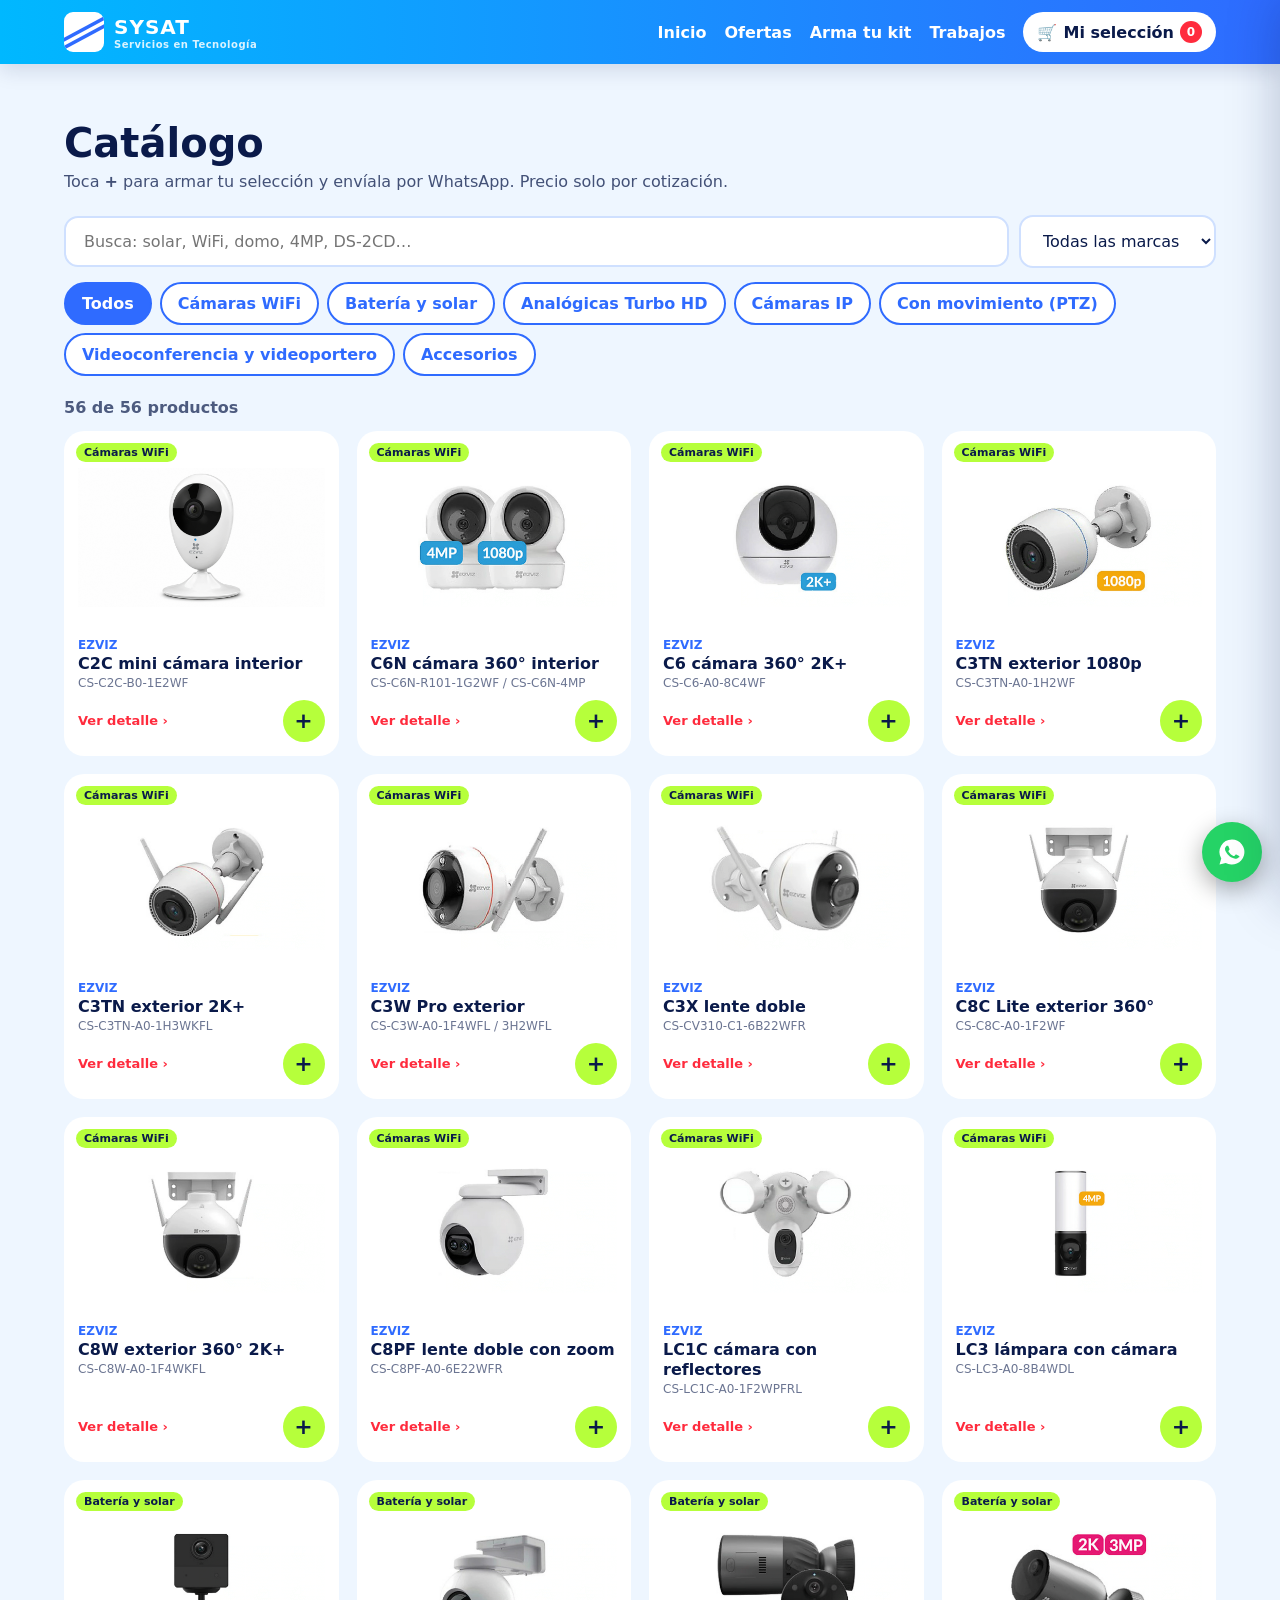
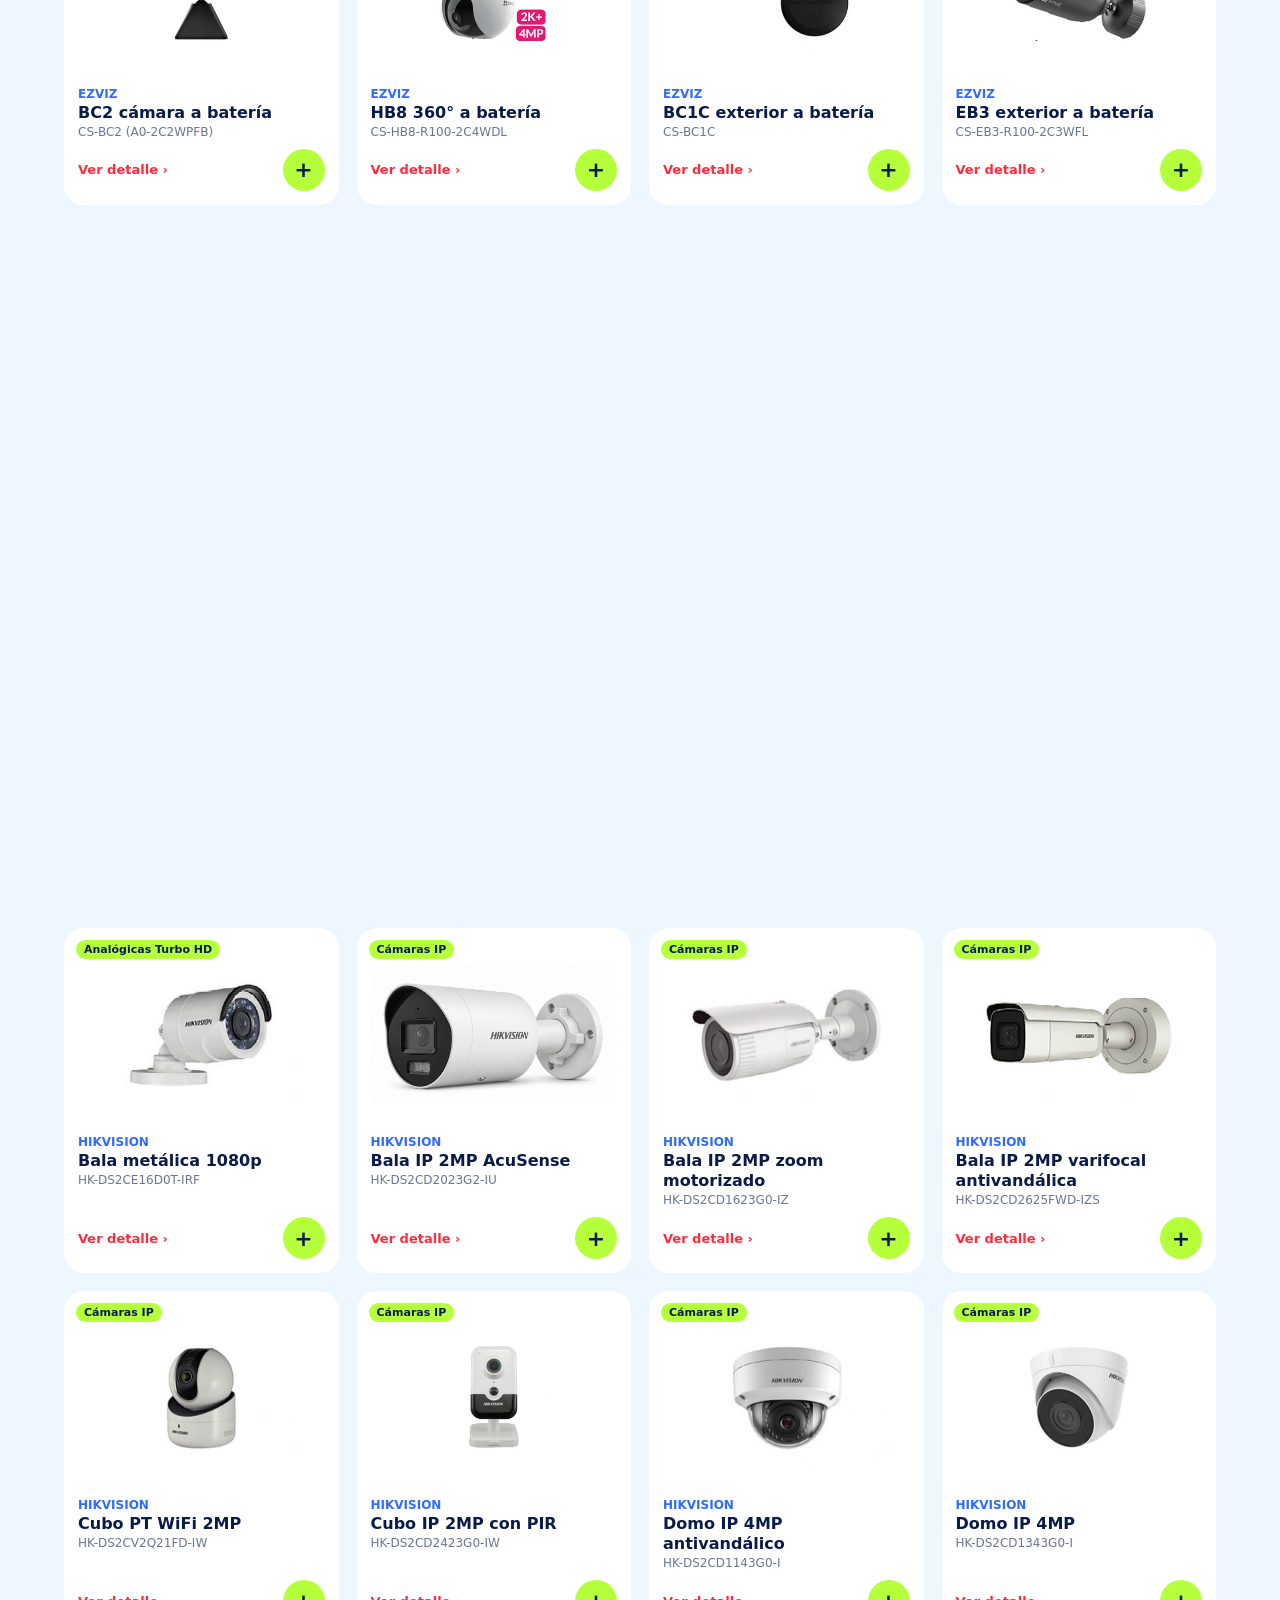
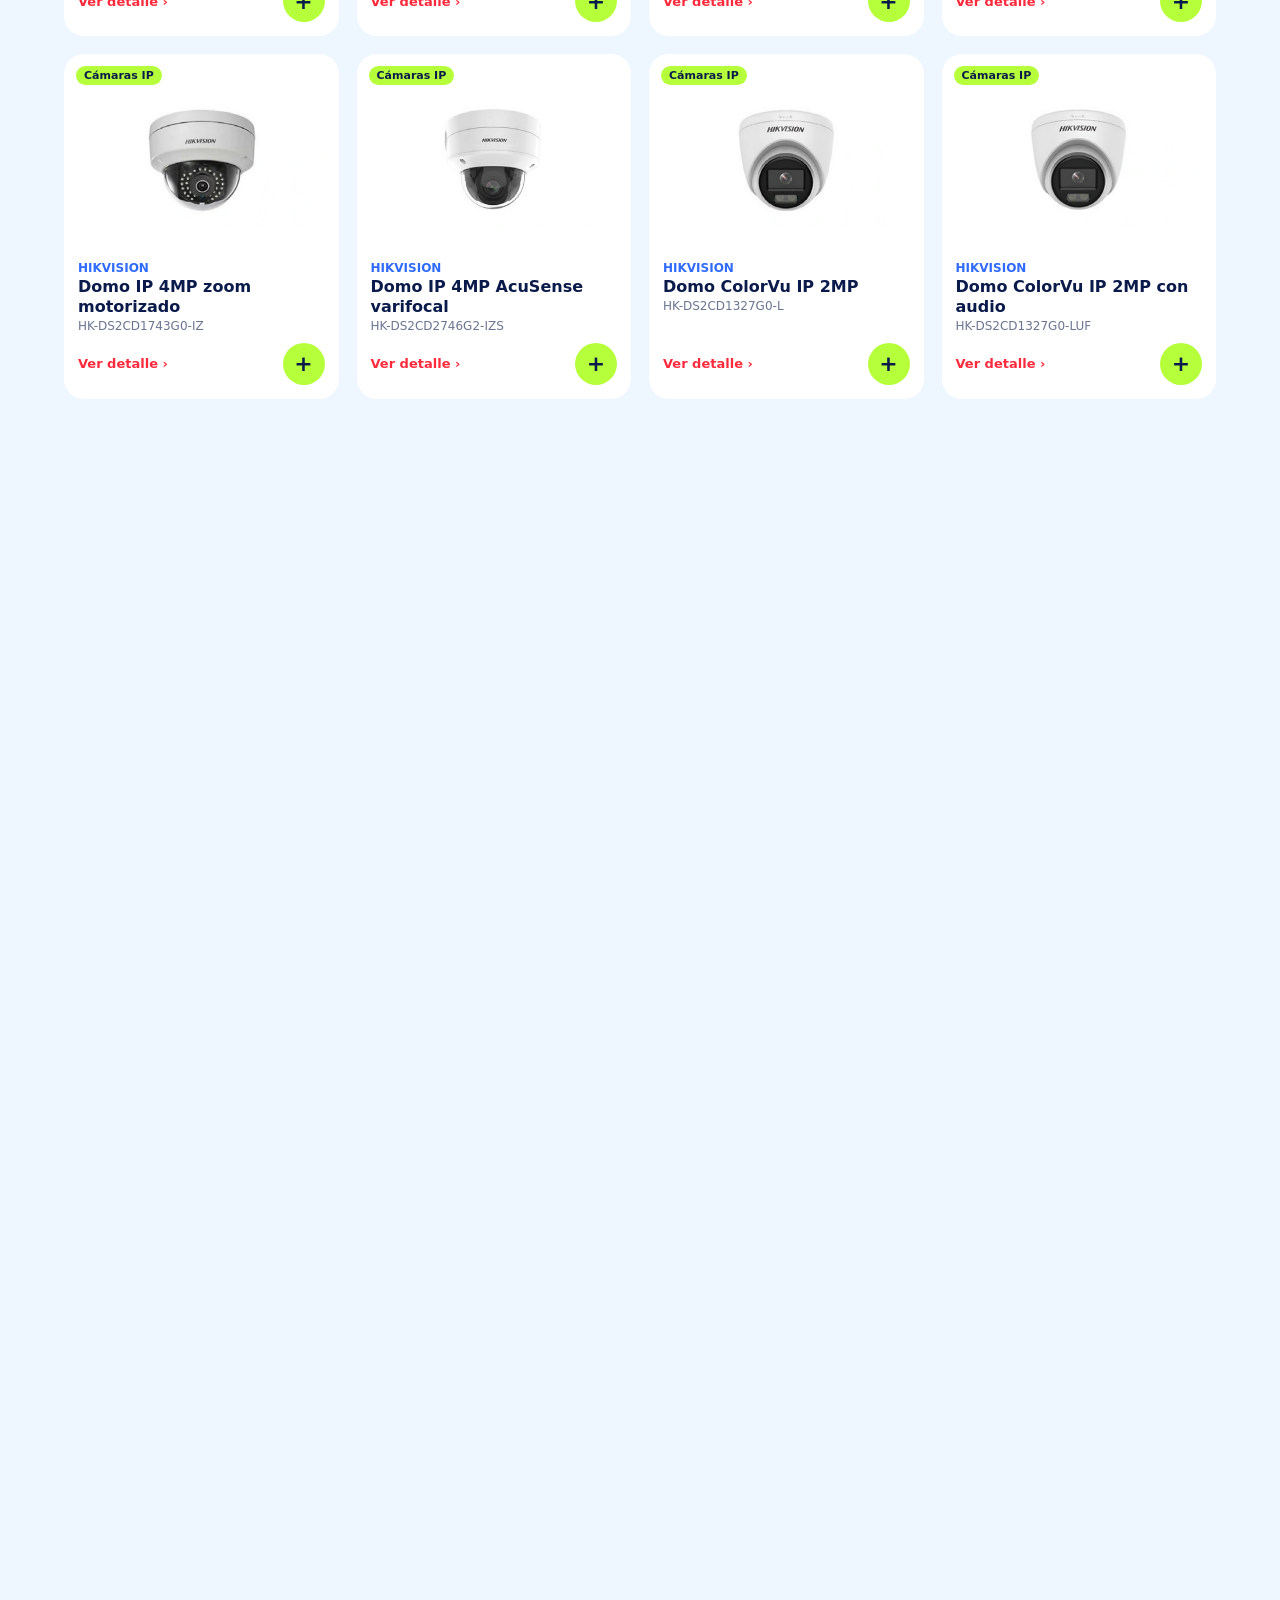
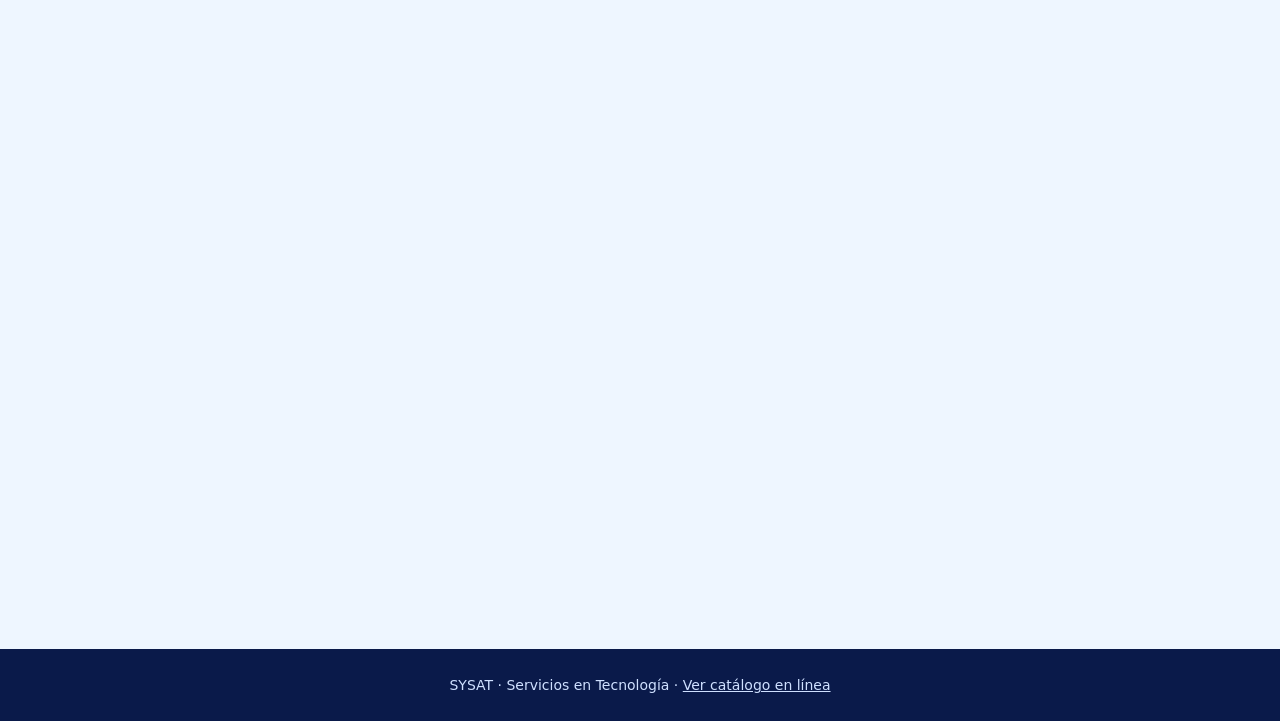
==== catalogo.html @ 0b94a072 "Página SYSAT: plataforma 3D, kits y ofertas, arma tu kit, catálogo y carrito por WhatsApp" ====
<!DOCTYPE html>
<html lang="es">
<head>
<meta charset="UTF-8">
<meta name="viewport" content="width=device-width, initial-scale=1">
<title>Catálogo SYSAT · Cámaras y equipos</title>
<meta name="description" content="Catálogo SYSAT: 56 cámaras y equipos Hikvision, EZVIZ y Grandstream. Busca, elige y cotiza por WhatsApp.">
<link rel="stylesheet" href="codigo/estilos.css">
</head>
<body>

<nav class="nav">
  <a class="marca" href="index.html"><span class="logo"></span><span>SYSAT<small>Servicios en Tecnología</small></span></a>
  <div class="enlaces">
    <a href="index.html">Inicio</a><a href="index.html#ofertas">Ofertas</a><a href="index.html#kit">Arma tu kit</a><a href="index.html#trabajos">Trabajos</a>
    <button class="btn-carrito" aria-label="Ver mi selección">🛒 <span class="txt">Mi selección</span> <span class="num">0</span></button>
  </div>
</nav>

<main class="seccion">
  <h2>Catálogo</h2>
  <p class="sub">Toca <b>+</b> para armar tu selección y envíala por WhatsApp. Precio solo por cotización.</p>
  <div class="buscar">
    <input id="q" type="search" placeholder="Busca: solar, WiFi, domo, 4MP, DS-2CD…" aria-label="Buscar producto">
    <select id="marca" aria-label="Marca"><option value="">Todas las marcas</option></select>
  </div>
  <div class="filtros" id="filtros"></div>
  <div class="conteo" id="conteo"></div>
  <div class="rejilla" id="rejilla"></div>
</main>
<footer>SYSAT · Servicios en Tecnología · <a href="https://online.flipbuilder.com/SYSAT/ymnz/" target="_blank" rel="noopener">Ver catálogo en línea</a></footer>

<script src="codigo/datos.js"></script>
<script src="codigo/comun.js"></script>
<script src="codigo/catalogo.js"></script>
</body>
</html>
---- codigo/estilos.css ----
*{box-sizing:border-box;margin:0;padding:0}
:root{--cel:#00d4ff;--azul:#2f6bff;--marino:#0a1a4a;--rojo:#ff2b3d;--lima:#b6ff3b;--fondo:#eef6ff}
html{scroll-behavior:smooth}
body{font-family:"Segoe UI",system-ui,-apple-system,sans-serif;color:var(--marino);background:var(--fondo);overflow-x:hidden}
img{max-width:100%;display:block}
button{font:inherit;cursor:pointer;border:0;color:inherit}
a{color:inherit}

/* ---------- barra superior ---------- */
.nav{position:sticky;top:0;z-index:50;display:flex;justify-content:space-between;align-items:center;gap:12px;padding:12px 5vw;color:#fff;background:linear-gradient(90deg,#00b8ff,#2f6bff);box-shadow:0 6px 20px #0a1a4a22}
.nav .marca{display:flex;align-items:center;gap:10px;font-weight:900;letter-spacing:1px;font-size:20px;text-decoration:none}
.nav .marca small{display:block;font-size:10px;font-weight:600;letter-spacing:.5px;opacity:.85}
.logo{width:40px;height:40px;border-radius:9px;background:#fff;position:relative;overflow:hidden;flex:none}
.logo::before,.logo::after{content:"";position:absolute;left:-6px;right:-6px;height:4px;background:var(--azul);transform:skewY(-28deg)}
.logo::before{top:15px}.logo::after{top:23px}
.nav .enlaces{display:flex;align-items:center;gap:18px}
.nav .enlaces a{text-decoration:none;font-weight:600}
.nav .enlaces a:hover{text-decoration:underline}
.btn-carrito{position:relative;display:flex;align-items:center;gap:6px;background:#fff;color:var(--marino);padding:9px 14px;border-radius:30px;font-weight:800}
.btn-carrito .num{min-width:22px;height:22px;border-radius:11px;background:var(--rojo);color:#fff;display:grid;place-items:center;font-size:12px;padding:0 6px}
.btn-carrito.salta{animation:salta .5s}
@keyframes salta{30%{transform:scale(1.2)}60%{transform:scale(.95)}}

.cotizar{background:var(--rojo);color:#fff;padding:14px 26px;border-radius:40px;font-weight:800;box-shadow:0 10px 24px #ff2b3d55;display:inline-block;text-decoration:none;transition:transform .15s}
.cotizar:hover{transform:translateY(-2px)}
.btn-borde{padding:12px 20px;border-radius:40px;border:2px solid var(--azul);color:var(--azul);font-weight:800;background:#fff;text-decoration:none;display:inline-block}
.btn-agregar{background:var(--lima);color:var(--marino);padding:12px 20px;border-radius:40px;font-weight:800}
.btn-agregar.hecho{background:#25d366;color:#fff}

/* ---------- inicio: banner ---------- */
.hero{position:relative;color:#fff;overflow:hidden;background:linear-gradient(160deg,#00d4ff 0%,#2f6bff 55%,#1631b8 100%)}
.hero::before{content:"";position:absolute;inset:0;background:radial-gradient(circle at 85% 15%,#b6ff3b33,transparent 35%),radial-gradient(circle at 10% 90%,#00e5ff44,transparent 40%);pointer-events:none}
.hero .fila{position:relative;display:grid;grid-template-columns:.85fr 1.15fr;align-items:center;gap:10px;padding:20px 3vw 80px 5vw;min-height:calc(100vh - 64px)}
.hero h1{font-size:clamp(36px,5vw,72px);line-height:1;font-weight:900}
.hero h1 span{display:inline-block;opacity:0;transform:translateY(60px) rotateX(-90deg);animation:sube .8s forwards}
@keyframes sube{to{opacity:1;transform:none}}
.hero .lema{margin:16px 0 24px;font-size:18px;max-width:500px;opacity:0;animation:aparecer 1s 1s forwards}
.hero .acciones{display:flex;gap:10px;flex-wrap:wrap;opacity:0;animation:aparecer 1s 1.2s forwards}
.hero .acciones .btn-borde{background:transparent;color:#fff;border-color:#fff}
.chips{display:flex;gap:8px;flex-wrap:wrap;margin-top:22px;opacity:0;animation:aparecer 1s 1.5s forwards}
.chips span{padding:6px 12px;border-radius:20px;background:#ffffff22;border:1px solid #ffffff55;font-size:13px;font-weight:600}
@keyframes aparecer{to{opacity:1}}

.lienzo{position:relative;height:min(620px,76vh);border-radius:28px;overflow:hidden;touch-action:pan-y}
.lienzo canvas{display:block;width:100%;height:100%}
.lienzo.noche{background:#021407}
.lienzo.noche canvas{filter:grayscale(1) sepia(1) hue-rotate(55deg) saturate(2.4) brightness(.9) contrast(1.2)}
.lienzo .aviso3d{position:absolute;inset:0;display:grid;place-items:center;text-align:center;padding:20px;font-weight:700}
.globo{position:absolute;left:50%;top:12px;transform:translateX(-50%);max-width:94%;overflow:hidden;text-overflow:ellipsis;background:#fff;color:var(--marino);padding:8px 14px;border-radius:14px;font-weight:800;font-size:14px;box-shadow:0 10px 20px #0003;white-space:nowrap;z-index:3}
.etq{position:absolute;z-index:2;transform:translate(-50%,0);background:#0a1a4acc;color:#fff;padding:4px 10px;border-radius:10px;font-size:12px;font-weight:800;pointer-events:none;white-space:nowrap}
.etq.sel{background:var(--lima);color:var(--marino)}
.controles{position:absolute;left:12px;bottom:12px;z-index:3;display:flex;gap:6px;flex-wrap:wrap}
.controles button{padding:9px 13px;border-radius:12px;background:#ffffffe6;color:var(--marino);font-weight:800;font-size:13px}
.controles button.on{background:var(--lima)}
.ficha3d{position:absolute;right:12px;top:56px;z-index:4;width:250px;background:#fff;color:var(--marino);border-radius:18px;padding:14px;box-shadow:0 20px 40px #0004;transform:translateX(130%);transition:transform .45s cubic-bezier(.2,.8,.2,1)}
.ficha3d.ver{transform:none}
.ficha3d img{aspect-ratio:4/3;object-fit:contain;margin-bottom:6px}
.ficha3d h3{font-size:16px;margin:2px 0}
.ficha3d .m{color:var(--azul);font-weight:800;font-size:12px;text-transform:uppercase}
.ficha3d ul{margin:6px 0 10px 16px;font-size:13px;line-height:1.5}
.ficha3d .botones{display:flex;gap:6px;flex-wrap:wrap}
.ficha3d .botones>*{padding:9px 12px;font-size:13px}
.ficha3d .x{position:absolute;right:8px;top:8px;width:28px;height:28px;border-radius:50%;background:#eef3ff}

/* ---------- secciones ---------- */
.cuerpo{background:var(--fondo);border-radius:40px 40px 0 0;margin-top:-40px;position:relative;z-index:4}
.seccion{padding:56px 5vw}
.seccion h2{font-size:clamp(26px,3.2vw,40px)}
.sub{opacity:.75;margin:6px 0 24px}
.cabeza-sec{display:flex;justify-content:space-between;align-items:flex-end;gap:16px;flex-wrap:wrap}
.aparece{opacity:0;transform:translateY(40px);transition:opacity .7s,transform .7s}
.aparece.visto{opacity:1;transform:none}

/* tarjetas de producto */
.rejilla{display:grid;grid-template-columns:repeat(auto-fill,minmax(220px,1fr));gap:18px}
.prod{background:#fff;border-radius:20px;padding:14px;position:relative;transition:transform .15s,box-shadow .3s;overflow:hidden;display:flex;flex-direction:column}
.prod:hover{box-shadow:0 24px 40px #2f6bff33}
.prod .foto{cursor:zoom-in}
.prod img{aspect-ratio:4/3;object-fit:contain;mix-blend-mode:multiply}
.prod .brillo{position:absolute;inset:0;pointer-events:none;background:radial-gradient(240px circle at var(--gx,50%) var(--gy,50%),#ffffff99,transparent 60%);opacity:0;transition:opacity .3s;mix-blend-mode:soft-light}
.prod:hover .brillo{opacity:1}
.prod .m{font-size:12px;font-weight:800;color:var(--azul);text-transform:uppercase;margin-top:8px}
.prod h3{font-size:16px;margin:2px 0 2px;line-height:1.25}
.prod .mod{font-size:12px;opacity:.6;margin-bottom:10px;word-break:break-word}
.prod .tipo{position:absolute;top:12px;left:12px;background:var(--lima);font-size:11px;font-weight:800;padding:3px 8px;border-radius:10px;z-index:1}
.prod .pie{margin-top:auto;display:flex;gap:6px;align-items:center;justify-content:space-between}
.prod .ver{font-size:13px;font-weight:700;color:var(--rojo);background:none;padding:6px 0}
.prod .mas{width:42px;height:42px;border-radius:50%;background:var(--lima);font-size:22px;font-weight:900;display:grid;place-items:center;transition:transform .2s}
.prod .mas:hover{transform:scale(1.1)}
.prod .mas.hecho{background:#25d366;color:#fff}

/* catálogo: buscador y filtros */
.buscar{display:flex;gap:10px;flex-wrap:wrap;margin-bottom:14px;align-items:center}
.buscar input,.buscar select{padding:14px 18px;border-radius:14px;border:2px solid #cfe0ff;font:inherit;font-size:16px;background:#fff;color:var(--marino)}
.buscar input{flex:1;min-width:240px}
.buscar input:focus,.buscar select:focus{outline:none;border-color:var(--azul)}
.filtros{display:flex;gap:8px;flex-wrap:wrap;margin-bottom:22px}
.filtros button{padding:10px 16px;border-radius:30px;background:#fff;border:2px solid var(--azul);color:var(--azul);font-weight:700}
.filtros button.on{background:var(--azul);color:#fff}
.conteo{font-weight:700;margin-bottom:14px;opacity:.7}
.vacio{padding:40px;text-align:center;background:#fff;border-radius:20px;font-weight:700}

/* visión nocturna */
.noche{position:relative;border-radius:24px;overflow:hidden;max-width:1000px;aspect-ratio:16/8;user-select:none;touch-action:none;cursor:ew-resize}
.noche img{position:absolute;inset:0;width:100%;height:100%;object-fit:cover;pointer-events:none}
.noche .ir{filter:grayscale(1) brightness(.85) contrast(1.6) sepia(1) hue-rotate(50deg) saturate(2.2);clip-path:inset(0 0 0 var(--corte,50%))}
.ir-ruido{position:absolute;inset:0;clip-path:inset(0 0 0 var(--corte,50%));background:repeating-linear-gradient(#0000 0 2px,#0003 2px 3px),radial-gradient(circle,transparent 50%,#000a);pointer-events:none}
.noche .linea{position:absolute;top:0;bottom:0;left:var(--corte,50%);width:4px;background:var(--lima);transform:translateX(-2px)}
.noche .linea::after{content:"⇆";position:absolute;top:50%;left:50%;transform:translate(-50%,-50%);width:46px;height:46px;border-radius:50%;background:var(--lima);display:grid;place-items:center;font-weight:900}
.noche .et{position:absolute;top:12px;padding:6px 12px;border-radius:12px;background:#0008;color:#fff;font-weight:700;font-size:13px}

/* kits y ofertas */
.nota-precio{display:inline-block;background:#fff6d6;border:1px solid #f5d76e;border-radius:12px;padding:6px 12px;font-size:13px;margin:-4px 0 10px}
.cover{position:relative;height:clamp(270px,calc(100vh - 410px),430px);perspective:1200px;overflow:hidden;touch-action:pan-y;user-select:none;-webkit-user-select:none;outline:none}
.cover .it{position:absolute;left:50%;top:12px;bottom:12px;display:flex;justify-content:center;align-items:center;width:min(520px,78vw);transition:transform .6s cubic-bezier(.2,.8,.2,1),opacity .6s,filter .6s;cursor:pointer}
.cover .it img{max-width:100%;max-height:100%;width:auto;height:auto;border-radius:18px;box-shadow:0 20px 50px #0a1a4a40;display:block}
.cover .nav{position:absolute;top:45%;width:50px;height:50px;padding:0;display:grid;place-items:center;border-radius:50%;background:#fff;box-shadow:0 6px 18px #0002;font-size:26px;font-weight:900;color:var(--azul);z-index:30}
.cover .ant{left:8px}.cover .sig{right:8px}
.puntos{display:flex;gap:5px;justify-content:center;flex-wrap:wrap}
.puntos i{width:7px;height:7px;border-radius:4px;background:#c9d8f5;transition:width .3s,background .3s}
.puntos i.on{width:24px;background:var(--azul)}
.of-tit{text-align:center;font-weight:800;margin:8px 0 0;min-height:1.4em}
#ofertas .bajo{display:flex;gap:10px;justify-content:center;margin-top:10px;flex-wrap:wrap}
.grande{position:fixed;inset:0;z-index:95;background:#060f2ee6;display:none;place-items:center;padding:16px}
.grande.ver{display:grid}
.grande .caja{background:#fff;border-radius:22px;max-width:900px;width:100%;overflow:hidden;animation:entraG .3s}
@keyframes entraG{from{transform:scale(.94);opacity:0}}
.grande img{width:100%;max-height:68vh;object-fit:contain;background:#eef4ff;display:block}
.grande .pie{padding:14px;display:flex;gap:10px;align-items:center;flex-wrap:wrap}
.grande .pie small{width:100%;color:#8a6a00;font-weight:700}
.grande .pie b{flex:1;min-width:180px;font-size:17px}
.grande .x{position:absolute;right:18px;top:18px;width:44px;height:44px;padding:0;border-radius:50%;background:#fff;font-size:22px}
@media(max-width:600px){
 #ofertas .sub{font-size:13px;margin-bottom:6px}
 .nota-precio{font-size:12px;padding:5px 10px}
 .cover{height:min(300px,70vw)}
 .cover .it{width:82vw;top:6px;bottom:6px}
 .cover .nav{width:40px;height:40px;font-size:22px}
 .puntos{gap:3px;flex-wrap:nowrap}
 .puntos i{width:5px;height:5px}
 .puntos i.on{width:14px}
 #ofertas .bajo{flex-wrap:nowrap}
 #ofertas .bajo>*{flex:1;padding:12px 8px;font-size:14px;text-align:center}
 .grande .pie>button{flex:1}
}

/* arma tu kit */
.kit2{display:grid;gap:16px;grid-template-columns:minmax(300px,.85fr) 1.3fr;grid-template-areas:"pasos esc" "res esc";align-items:start}
.kit2 .pasos{grid-area:pasos;display:flex;flex-direction:column;gap:12px}
.kit2 .escenario{grid-area:esc}
.kit2 .resultado{grid-area:res}
.paso{background:#fff;border-radius:20px;padding:16px;box-shadow:0 8px 24px #2f6bff12}
.paso h4{display:flex;align-items:center;gap:10px;font-size:16px;margin-bottom:12px}
.pnum{width:28px;height:28px;border-radius:50%;background:linear-gradient(135deg,var(--cel),var(--azul));color:#fff;display:grid;place-items:center;font-weight:900;font-size:14px;flex:none}
.cards{display:grid;grid-template-columns:1fr 1fr;gap:10px}
.card{display:flex;flex-direction:column;align-items:center;gap:4px;padding:14px 8px;border-radius:16px;background:#f2f7ff;border:2px solid transparent;font-weight:800;transition:transform .15s,border-color .2s,background .2s}
.card span{font-size:34px;line-height:1;transition:transform .3s}
.card small{font-weight:600;font-size:12px;opacity:.65;text-align:center}
.card:hover{transform:translateY(-2px)}
.card.on{border-color:var(--azul);background:#e3edff;box-shadow:0 8px 18px #2f6bff26}
.card.on span{transform:scale(1.15)}
.desl{display:flex;align-items:center;gap:14px}
.desl output{width:64px;height:64px;border-radius:18px;background:linear-gradient(135deg,var(--cel),var(--azul));color:#fff;font-size:32px;font-weight:900;display:grid;place-items:center;flex:none}
.desl .der{flex:1;min-width:0}
.desl input{width:100%;accent-color:var(--azul);height:30px;cursor:pointer}
.desl .reglas{display:flex;justify-content:space-between;font-size:12px;font-weight:700;opacity:.55;padding:0 4px}
.desl .txt{font-size:13px;font-weight:600;opacity:.7;margin-top:4px}
.escenario{user-select:none;-webkit-user-select:none;position:relative;background:linear-gradient(160deg,#dff3ff,#eaf7e3);border-radius:24px;overflow:hidden;height:540px;box-shadow:0 8px 24px #2f6bff12}
.escenario canvas{position:absolute;inset:0;display:block;width:100%;height:100%;touch-action:pan-y;user-select:none;-webkit-user-select:none}
.escenario .aviso3d{position:absolute;inset:0;display:grid;place-items:center;text-align:center;padding:20px;font-weight:700}
.capa{position:absolute;inset:0;pointer-events:none;overflow:hidden}
.capa .et{position:absolute;transform:translate(-50%,-50%);font-weight:800;font-size:12px;background:#ffffffd9;padding:3px 8px;border-radius:10px;white-space:nowrap}
.capa .nc{position:absolute;transform:translate(-50%,-150%);width:22px;height:22px;border-radius:50%;background:var(--marino);color:#fff;font-weight:900;font-size:11px;display:grid;place-items:center}
.cobertura{position:absolute;left:12px;top:12px;display:flex;gap:6px;pointer-events:none}
.cobertura>div{background:#fff;border-radius:12px;padding:6px 10px;font-size:12px;font-weight:700;box-shadow:0 4px 12px #0001;min-width:110px}
.cobertura b{font-size:15px}
.barra{height:6px;border-radius:3px;background:#e3edff;margin-top:4px;overflow:hidden}
.barra i{display:block;width:0;height:100%;background:var(--azul);transition:width .4s}
.cobertura .ex .barra i{background:#6cbf1f}
.leyenda{position:absolute;right:12px;top:12px;background:#fff;border-radius:12px;padding:6px 10px;font-size:12px;font-weight:700;display:flex;gap:10px;box-shadow:0 4px 12px #0001;pointer-events:none}
.leyenda i{display:inline-block;width:10px;height:10px;border-radius:50%;margin-right:4px;vertical-align:-1px}
.pista2{position:absolute;left:50%;bottom:12px;transform:translateX(-50%);background:var(--marino);color:#fff;padding:7px 14px;border-radius:20px;font-size:13px;font-weight:700;white-space:nowrap;transition:opacity .4s;pointer-events:none}
.resultado{background:#fff;border-radius:20px;padding:16px;box-shadow:0 8px 24px #2f6bff12}
.resultado h4{font-size:16px;margin-bottom:10px}
.minis{display:grid;grid-template-columns:1fr 1fr;gap:10px}
.mini{display:flex;gap:10px;align-items:center;background:#f2f7ff;border-radius:14px;padding:8px;animation:entra .4s;min-width:0}
@keyframes entra{from{transform:scale(.9);opacity:0}}
.mini img{width:62px;height:52px;object-fit:contain;mix-blend-mode:multiply;flex:none}
.mini b{display:block;font-size:13px;line-height:1.2}
.mini .x{font-size:20px;font-weight:900;color:var(--azul)}
.mini small{font-size:11px;font-weight:700;padding:2px 6px;border-radius:8px;background:#d8e8ff}
.mini.ex small{background:#dff5c8}
.incluye{list-style:none;display:flex;flex-wrap:wrap;gap:6px;margin:12px 0}
.incluye li{font-size:12px;font-weight:700;background:#eef6ff;padding:5px 10px;border-radius:12px}
.incluye li::before{content:"✔ ";color:#25a244}
.acciones-kit{display:flex;gap:8px;flex-wrap:wrap}
/* pantallas grandes: pasos 1 y 3 lado a lado, el plano toma el alto de la columna */
@media(min-width:601px){
 #kit{padding-top:36px;padding-bottom:36px}
 #kit .sub{margin-bottom:16px}
 .kit2{align-items:stretch;grid-template-columns:minmax(380px,.9fr) 1.2fr}
 .kit2 .pasos{display:grid;grid-template-columns:1fr 1fr;grid-template-areas:"p1 p3" "p2 p2";gap:12px}
 .kit2 .p1{grid-area:p1}.kit2 .p2{grid-area:p2}.kit2 .p3{grid-area:p3}
 .paso{padding:12px}
 .paso h4{font-size:15px;margin-bottom:10px}
 .card{padding:10px 6px}
 .card span{font-size:28px}
 .card small{font-size:11px}
 .escenario{height:auto;min-height:420px;max-height:560px}
 .resultado h4{margin-bottom:8px}
 .incluye{margin:10px 0}
}

/* trabajos */
.trabajos{display:grid;grid-template-columns:repeat(auto-fill,minmax(230px,1fr));gap:14px}
.trabajos figure{border-radius:16px;overflow:hidden;position:relative;cursor:zoom-in;background:#dfe9fb}
.trabajos img{aspect-ratio:4/3;object-fit:cover;width:100%;transition:transform .5s}
.trabajos figure:hover img{transform:scale(1.08)}
.trabajos figcaption{position:absolute;left:0;right:0;bottom:0;padding:10px;color:#fff;font-weight:700;background:linear-gradient(transparent,#000b)}

/* contacto */
.contacto{display:grid;grid-template-columns:repeat(auto-fit,minmax(220px,1fr));gap:14px}
.contacto a{background:#fff;border-radius:20px;padding:20px;text-decoration:none;font-weight:700;display:flex;flex-direction:column;gap:6px;transition:transform .2s}
.contacto a:hover{transform:translateY(-4px)}
.contacto a span{font-size:13px;opacity:.65;font-weight:600}
footer{padding:28px 5vw;background:var(--marino);color:#cfe0ff;text-align:center;font-size:14px}

/* ---------- ventanas ---------- */
.velo{position:fixed;inset:0;background:#0a1a4acc;z-index:85;display:none;align-items:center;justify-content:center;padding:16px;backdrop-filter:blur(4px)}
.velo.abierto{display:flex}
.detalle{background:#fff;color:var(--marino);border-radius:24px;max-width:960px;width:100%;max-height:92vh;overflow:auto;display:grid;grid-template-columns:1.1fr 1fr;gap:22px;padding:22px;position:relative;animation:abre .5s cubic-bezier(.2,.8,.2,1)}
@keyframes abre{from{transform:perspective(900px) rotateY(60deg);opacity:0}}
.cerrar{position:absolute;top:10px;right:12px;width:40px;height:40px;border-radius:50%;background:#eef3ff;font-size:20px;z-index:2}
.zoom{overflow:hidden;border-radius:16px;background:#f3f7ff;cursor:zoom-in;align-self:start}
.zoom img{transition:transform .2s;mix-blend-mode:multiply;width:100%}
.detalle .m{color:var(--azul);font-weight:800;margin-top:10px}
.detalle .mod{opacity:.65;font-size:14px;margin:2px 0 4px}
.detalle ul{margin:12px 0 18px 18px;line-height:1.8}
.detalle .botones{display:flex;gap:10px;flex-wrap:wrap}
.chip{display:inline-block;padding:4px 10px;border-radius:12px;background:var(--lima);font-weight:800;font-size:12px}
.flechas{display:flex;gap:8px;margin-top:16px}
.flechas button{padding:8px 14px;border-radius:12px;background:#eef3ff;font-weight:800}
.foto-grande{max-width:min(1100px,94vw);max-height:88vh;border-radius:16px}

/* ---------- carrito ---------- */
.panel{position:fixed;top:0;right:0;bottom:0;width:min(420px,100vw);background:#fff;z-index:90;box-shadow:-20px 0 50px #0a1a4a44;transform:translateX(105%);transition:transform .4s cubic-bezier(.2,.8,.2,1);display:flex;flex-direction:column}
.panel.abierto{transform:none}
.panel .cab{display:flex;justify-content:space-between;align-items:center;padding:18px 20px;background:linear-gradient(90deg,#00b8ff,#2f6bff);color:#fff}
.panel .cab h3{font-size:20px}
.panel .cab button{width:38px;height:38px;border-radius:50%;background:#ffffff33;color:#fff;font-size:18px}
.panel .lista{flex:1;overflow:auto;padding:14px 16px;display:flex;flex-direction:column;gap:10px}
.item{display:grid;grid-template-columns:64px 1fr auto;gap:10px;align-items:center;background:var(--fondo);border-radius:14px;padding:8px}
.item img{width:64px;height:52px;object-fit:contain;mix-blend-mode:multiply}
.item b{font-size:14px;display:block;line-height:1.2}
.item small{opacity:.65;font-size:12px}
.cant{display:flex;align-items:center;gap:4px}
.cant button{width:30px;height:30px;border-radius:50%;background:#fff;font-weight:900;font-size:16px}
.cant span{min-width:22px;text-align:center;font-weight:800}
.item .quitar{grid-column:2/4;justify-self:start;font-size:12px;color:var(--rojo);background:none;font-weight:700;padding:0}
.panel .pie{padding:16px;border-top:1px solid #e3edff;display:flex;flex-direction:column;gap:10px}
.panel .pie input{padding:12px 14px;border-radius:12px;border:2px solid #cfe0ff;font:inherit}
.panel .pie input:focus{outline:none;border-color:var(--azul)}
.panel .total{font-weight:800}
.btn-wsp{background:#25d366;color:#fff;padding:14px;border-radius:40px;font-weight:800;font-size:16px;display:flex;align-items:center;justify-content:center;gap:8px}
.btn-wsp:disabled{opacity:.5;cursor:not-allowed}
.panel .vaciar{background:none;color:var(--rojo);font-weight:700;font-size:13px}
.carrito-vacio{text-align:center;padding:40px 10px;opacity:.7;font-weight:600}
.carrito-vacio b{display:block;font-size:40px;margin-bottom:8px}
.sombra{position:fixed;inset:0;background:#0a1a4a66;z-index:89;opacity:0;pointer-events:none;transition:opacity .3s}
.sombra.ver{opacity:1;pointer-events:auto}
.aviso{position:fixed;left:50%;top:78px;transform:translate(-50%,-20px);background:var(--marino);color:#fff;padding:12px 18px;border-radius:14px;font-weight:700;z-index:95;opacity:0;transition:.3s;pointer-events:none;max-width:90vw;text-align:center}
.aviso.ver{opacity:1;transform:translate(-50%,0)}

.flotantes{position:fixed;right:18px;bottom:18px;z-index:70;display:flex;flex-direction:column;gap:10px;align-items:flex-end}
.wsp{width:60px;height:60px;border-radius:50%;background:#25d366;display:grid;place-items:center;box-shadow:0 8px 24px #0005;animation:latido 2.4s infinite}
@keyframes latido{50%{transform:scale(1.08)}}

/* ---------- celular ---------- */
@media(max-width:900px){
 .nav .enlaces a{display:none}
 .hero .fila{grid-template-columns:1fr;padding:18px 4vw 70px;min-height:0}
 .lienzo{height:440px}
 .detalle{grid-template-columns:1fr;padding:16px}
 .hero .lema{margin:10px 0 16px;font-size:16px}
 .chips{display:none}
 .lienzo{height:440px;margin-top:6px}
 .controles{left:8px;right:8px;bottom:10px;justify-content:center}
 .ficha3d{left:8px;right:8px;top:auto;bottom:64px;width:auto;display:grid;grid-template-columns:90px 1fr;gap:4px 10px;align-items:center;transform:translateY(130%)}
 .ficha3d img{grid-row:span 3;margin:0}
 .ficha3d ul{display:none}
 .ficha3d .botones{grid-column:2}
 .filtros{flex-wrap:nowrap;overflow-x:auto;padding-bottom:6px;margin-left:-4vw;margin-right:-4vw;padding-left:4vw;padding-right:4vw;scrollbar-width:none}
 .filtros::-webkit-scrollbar{display:none}
 .filtros button{flex:none}
 .trabajos{grid-template-columns:1fr 1fr;gap:8px}
 .trabajos figcaption{font-size:12px;padding:6px 8px}
}
/* celular: «Arma tu kit» entra en una sola pantalla */
@media(max-width:600px){
 .kit-visible .flotantes{opacity:0;pointer-events:none}
 .flotantes{transition:opacity .3s}
 #kit{padding:14px 3vw 18px}
 #kit h2{font-size:24px}
 #kit .sub{margin:2px 0 10px;font-size:13px}
 .kit2{gap:8px;grid-template-columns:1fr 1fr;grid-template-areas:"p1 p3" "p2 p2" "esc esc" "res res"}
 .kit2 .pasos{display:contents}
 .kit2 .p1{grid-area:p1}.kit2 .p2{grid-area:p2}.kit2 .p3{grid-area:p3}
 .paso{padding:6px;border-radius:14px}
 .paso h4{display:none}
 .cards{gap:6px}
 .card{padding:6px 4px;border-radius:12px;font-size:12px;gap:2px}
 .card span{font-size:20px}
 .card small{display:none}
 .p2{padding:6px 10px}
 .desl{gap:10px}
 .desl output{width:38px;height:38px;border-radius:11px;font-size:20px}
 .desl .reglas{display:none}
 .desl input{height:24px}
 .desl .txt{margin:0;font-size:12px}
 .escenario{height:min(300px,40vh);border-radius:18px}
 .cobertura{left:6px;top:6px;gap:4px}
 .cobertura>div{min-width:0;padding:3px 7px;font-size:10px;border-radius:9px}
 .cobertura b{font-size:12px}
 .barra{height:4px;margin-top:2px}
 .leyenda{display:none}
 .pista2{font-size:11px;padding:5px 10px;bottom:6px}
 .capa .et{font-size:10px;padding:2px 6px}
 .capa .nc{width:18px;height:18px;font-size:10px}
 .resultado{padding:8px;border-radius:14px}
 .resultado h4,.incluye{display:none}
 .minis{grid-template-columns:1fr 1fr;gap:6px}
 .mini{padding:5px;gap:6px;border-radius:10px}
 .mini img{width:40px;height:36px}
 .mini b{font-size:11px;display:-webkit-box;-webkit-line-clamp:2;-webkit-box-orient:vertical;overflow:hidden}
 .mini .x{font-size:14px}
 .mini small{font-size:9px;padding:1px 5px}
 .acciones-kit{margin-top:6px;flex-wrap:nowrap}
 .acciones-kit>*{flex:1;padding:11px 8px;font-size:14px;text-align:center}
}
@media(max-width:600px) and (max-height:700px){
 #ofertas .sub{display:none}
 .cover{height:min(270px,66vw)}
 #kit .sub{display:none}
 #kit h2{font-size:22px;margin-bottom:8px}
 .escenario{height:34vh}
}
@media(max-width:480px){
 .rejilla{grid-template-columns:1fr 1fr;gap:10px}
 .prod{padding:10px;border-radius:16px}
 .prod h3{font-size:14px}
 .prod .mod{display:none}
 .prod .mas{width:38px;height:38px}
 .seccion{padding:40px 4vw}
 .btn-carrito .txt{display:none}
}
@media(prefers-reduced-motion:reduce){*{animation:none!important;transition:none!important}.hero h1 span,.hero .lema,.hero .acciones,.chips,.aparece{opacity:1;transform:none}}
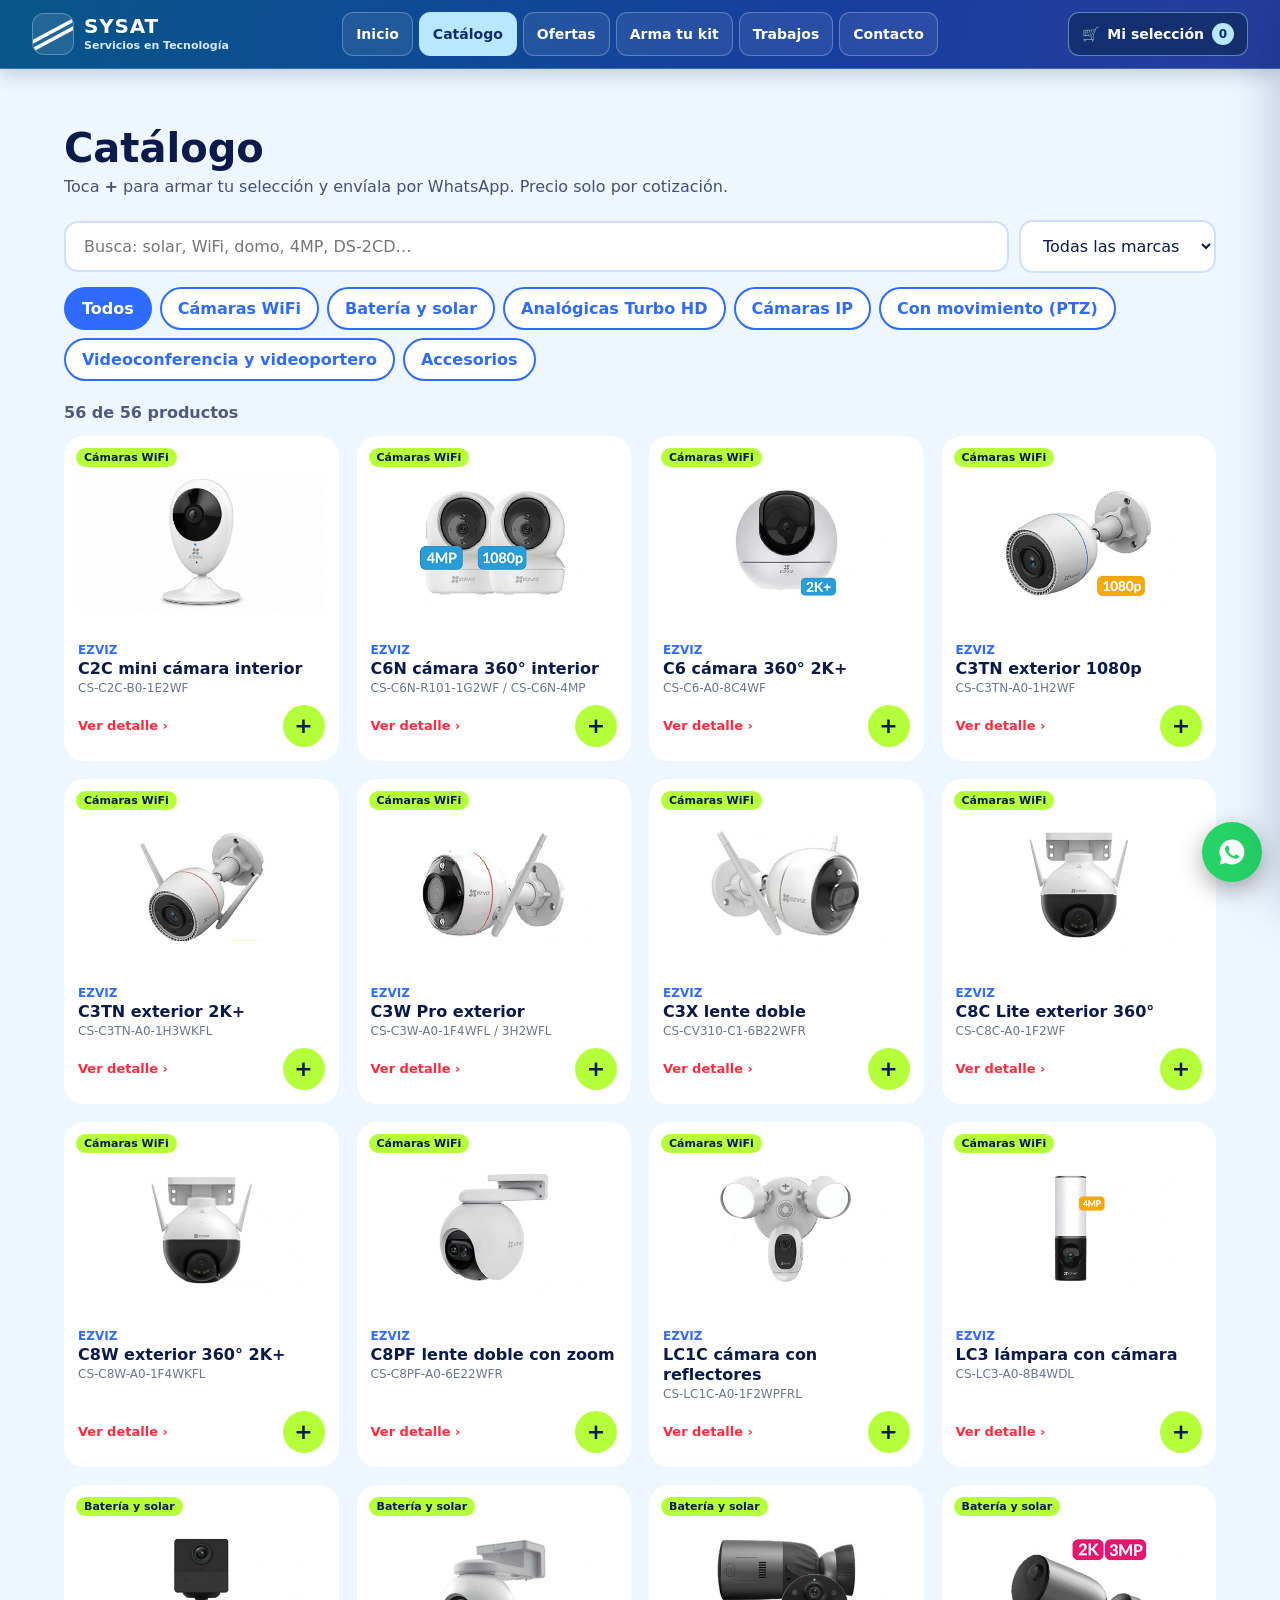
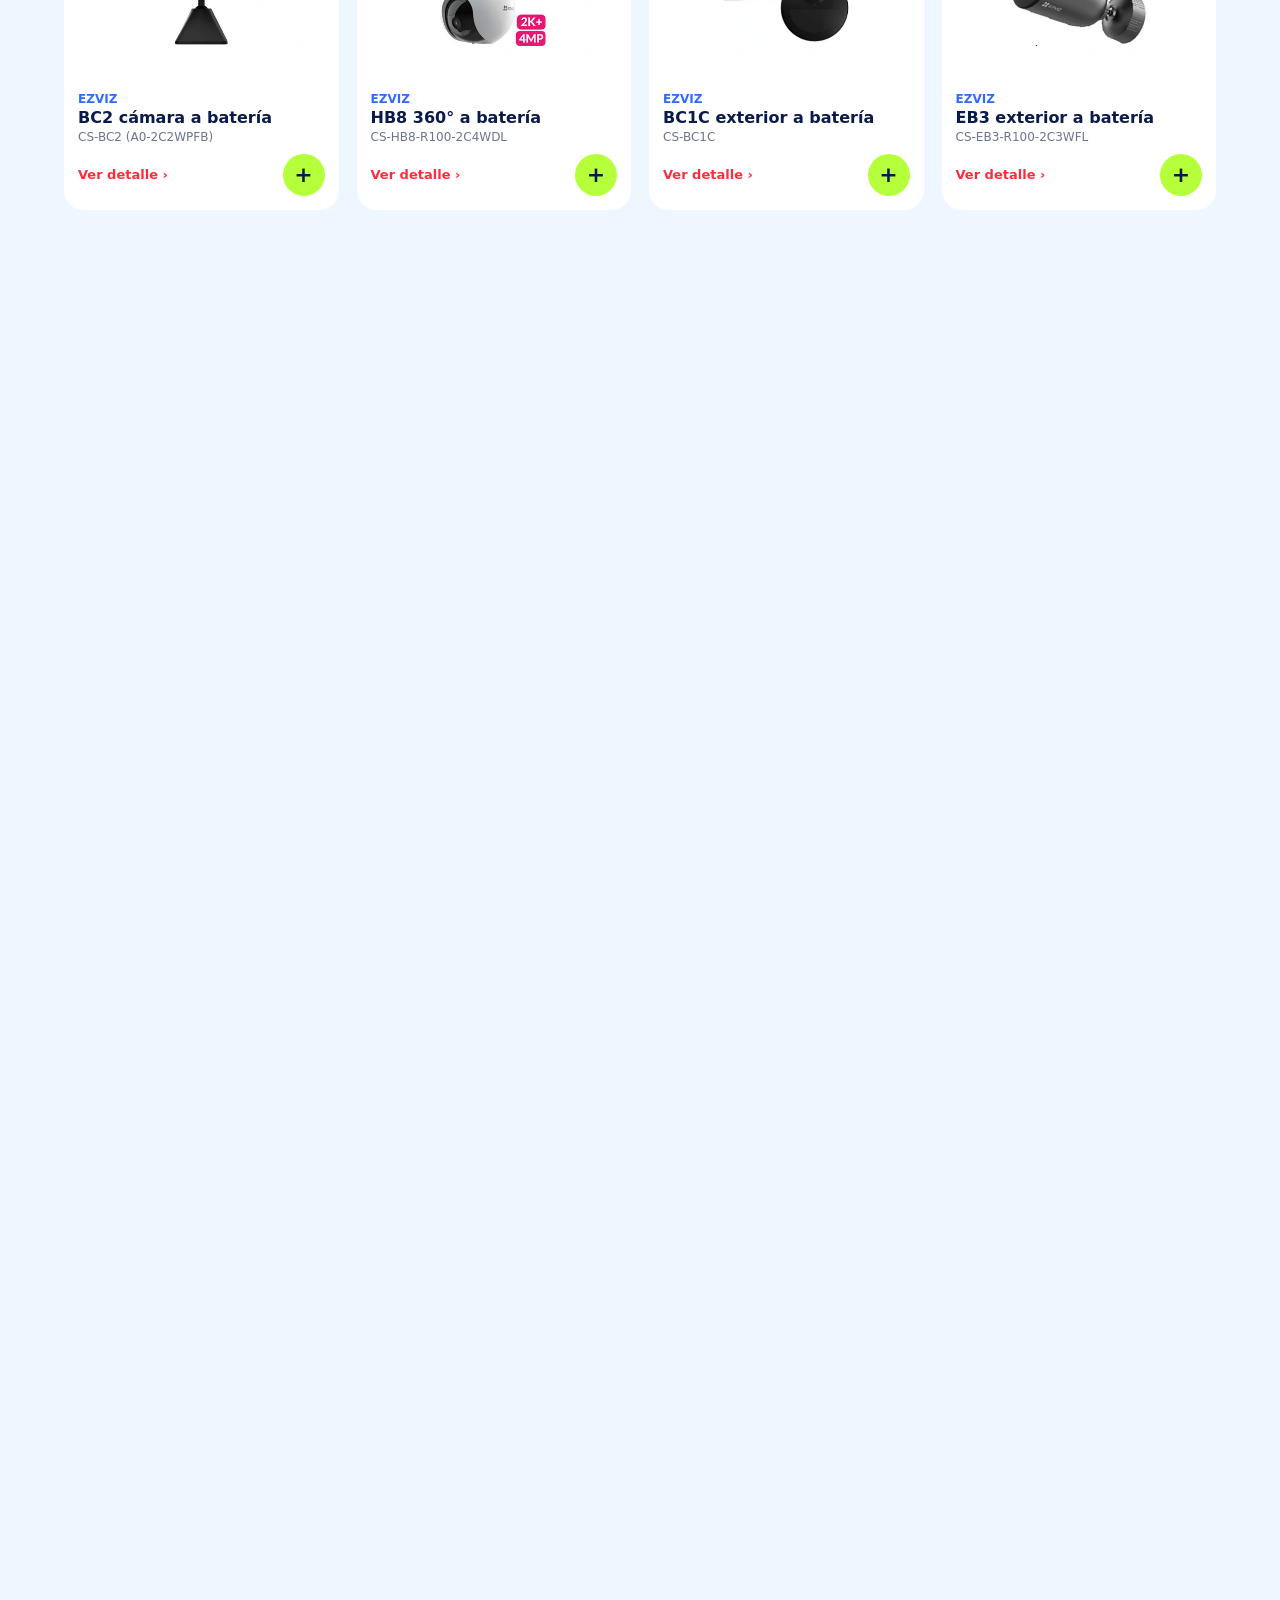
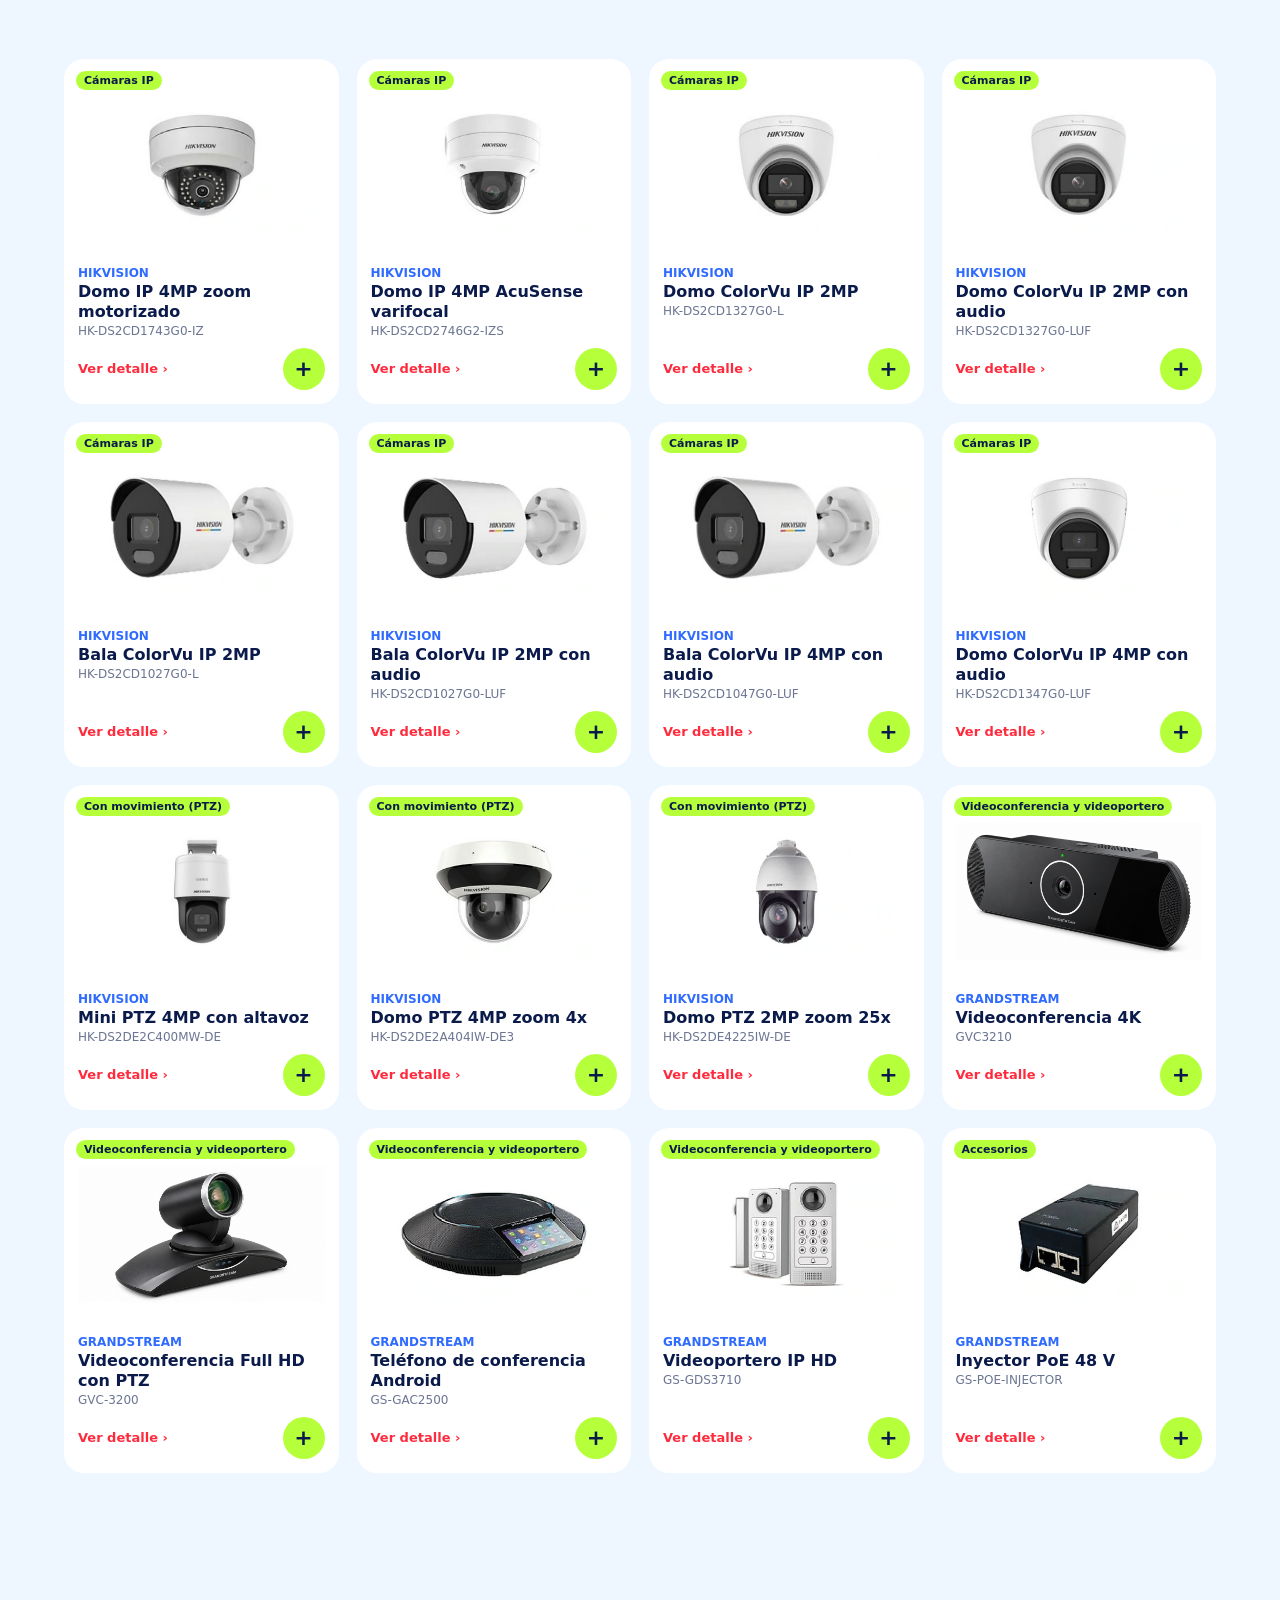
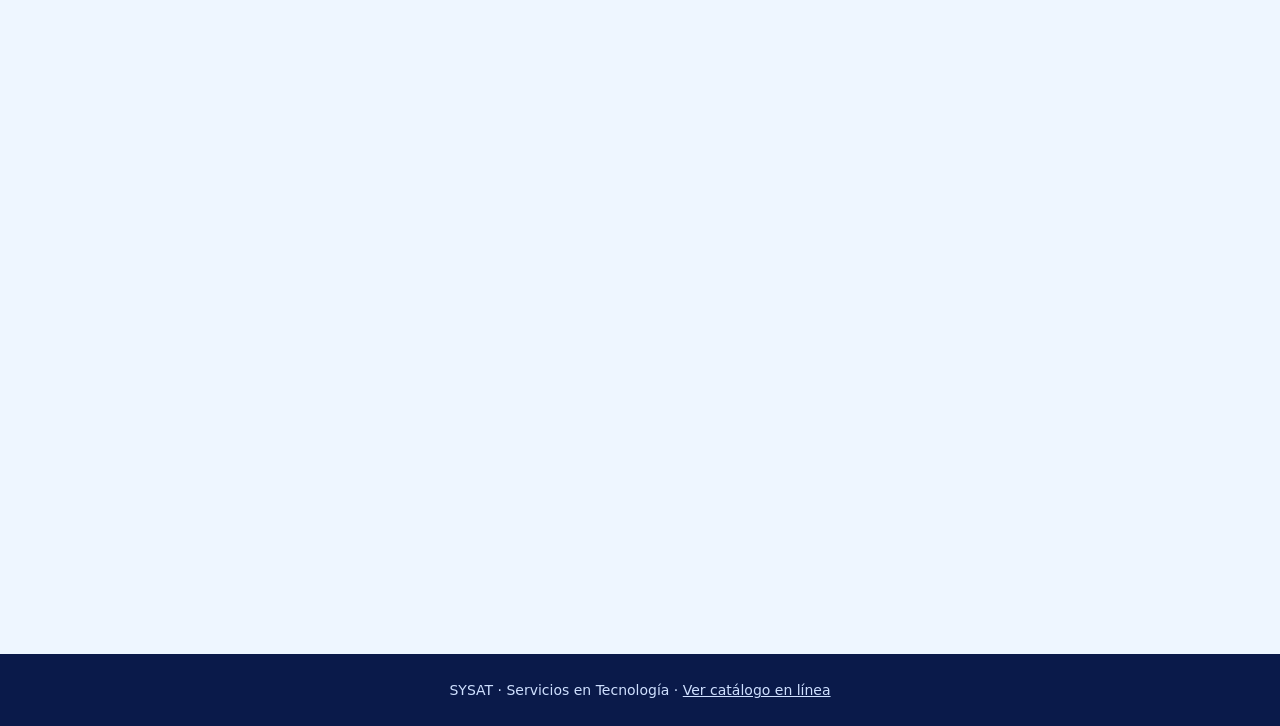
==== commit eb081e59: "Selección por WhatsApp sin descargar: copia la imagen y abre WhatsApp Web; mejoras de diseño en inic" ====
--- a/catalogo.html
+++ b/catalogo.html
@@ -9,11 +9,20 @@
 </head>
 <body>
 
-<nav class="nav">
-  <a class="marca" href="index.html"><span class="logo"></span><span>SYSAT<small>Servicios en Tecnología</small></span></a>
-  <div class="enlaces">
-    <a href="index.html">Inicio</a><a href="index.html#ofertas">Ofertas</a><a href="index.html#kit">Arma tu kit</a><a href="index.html#trabajos">Trabajos</a>
-    <button class="btn-carrito" aria-label="Ver mi selección">🛒 <span class="txt">Mi selección</span> <span class="num">0</span></button>
+<nav class="barra-sitio" aria-label="Navegación principal">
+  <div class="barra-contenido">
+    <a class="marca" href="index.html"><span class="logo" aria-hidden="true"></span><span>SYSAT<small>Servicios en Tecnología</small></span></a>
+    <div class="enlaces">
+      <a href="index.html">Inicio</a>
+      <a href="catalogo.html" aria-current="page">Catálogo</a>
+      <a href="index.html#ofertas">Ofertas</a>
+      <a href="index.html#kit">Arma tu kit</a>
+      <a href="index.html#trabajos">Trabajos</a>
+      <a href="index.html#contacto">Contacto</a>
+    </div>
+    <button class="btn-carrito" type="button" aria-label="Ver mi selección" aria-controls="panel">
+      <span aria-hidden="true">🛒</span><span class="txt">Mi selección</span><span class="num">0</span>
+    </button>
   </div>
 </nav>
 
@@ -23,6 +32,7 @@
   <div class="buscar">
     <input id="q" type="search" placeholder="Busca: solar, WiFi, domo, 4MP, DS-2CD…" aria-label="Buscar producto">
     <select id="marca" aria-label="Marca"><option value="">Todas las marcas</option></select>
+    <select id="categoriaCatalogo" class="categoria-catalogo" aria-label="Categoría"><option value="">Todas las categorías</option></select>
   </div>
   <div class="filtros" id="filtros"></div>
   <div class="conteo" id="conteo"></div>
@@ -31,6 +41,7 @@
 <footer>SYSAT · Servicios en Tecnología · <a href="https://online.flipbuilder.com/SYSAT/ymnz/" target="_blank" rel="noopener">Ver catálogo en línea</a></footer>
 
 <script src="codigo/datos.js"></script>
+<script src="codigo/seleccion-imagen.js"></script>
 <script src="codigo/comun.js"></script>
 <script src="codigo/catalogo.js"></script>
 </body>
--- a/codigo/estilos.css
+++ b/codigo/estilos.css
@@ -1,25 +1,137 @@
 *{box-sizing:border-box;margin:0;padding:0}
 :root{--cel:#00d4ff;--azul:#2f6bff;--marino:#0a1a4a;--rojo:#ff2b3d;--lima:#b6ff3b;--fondo:#eef6ff}
-html{scroll-behavior:smooth}
+html{scroll-behavior:smooth;scroll-padding-top:82px}
 body{font-family:"Segoe UI",system-ui,-apple-system,sans-serif;color:var(--marino);background:var(--fondo);overflow-x:hidden}
 img{max-width:100%;display:block}
 button{font:inherit;cursor:pointer;border:0;color:inherit}
 a{color:inherit}
 
 /* ---------- barra superior ---------- */
-.nav{position:sticky;top:0;z-index:50;display:flex;justify-content:space-between;align-items:center;gap:12px;padding:12px 5vw;color:#fff;background:linear-gradient(90deg,#00b8ff,#2f6bff);box-shadow:0 6px 20px #0a1a4a22}
-.nav .marca{display:flex;align-items:center;gap:10px;font-weight:900;letter-spacing:1px;font-size:20px;text-decoration:none}
-.nav .marca small{display:block;font-size:10px;font-weight:600;letter-spacing:.5px;opacity:.85}
-.logo{width:40px;height:40px;border-radius:9px;background:#fff;position:relative;overflow:hidden;flex:none}
-.logo::before,.logo::after{content:"";position:absolute;left:-6px;right:-6px;height:4px;background:var(--azul);transform:skewY(-28deg)}
-.logo::before{top:15px}.logo::after{top:23px}
-.nav .enlaces{display:flex;align-items:center;gap:18px}
-.nav .enlaces a{text-decoration:none;font-weight:600}
-.nav .enlaces a:hover{text-decoration:underline}
-.btn-carrito{position:relative;display:flex;align-items:center;gap:6px;background:#fff;color:var(--marino);padding:9px 14px;border-radius:30px;font-weight:800}
-.btn-carrito .num{min-width:22px;height:22px;border-radius:11px;background:var(--rojo);color:#fff;display:grid;place-items:center;font-size:12px;padding:0 6px}
+.barra-sitio{
+  position:sticky;
+  top:0;
+  z-index:50;
+  color:#fff;
+  background:linear-gradient(105deg,#07568a,#173e9f 66%,#273d9b);
+  border-bottom:1px solid #75bfff55;
+  box-shadow:0 5px 18px #0a1a4a33;
+}
+.barra-contenido{
+  display:grid;
+  grid-template-columns:minmax(0,1fr) auto minmax(0,1fr);
+  align-items:center;
+  gap:10px;
+  max-width:1440px;
+  min-height:68px;
+  margin-inline:auto;
+  padding:8px clamp(12px,3vw,32px);
+}
+.barra-sitio .marca{
+  display:flex;
+  align-items:center;
+  justify-self:start;
+  gap:10px;
+  font-size:20px;
+  font-weight:900;
+  line-height:1.1;
+  letter-spacing:.04em;
+  text-decoration:none;
+}
+.barra-sitio .marca small{
+  display:block;
+  margin-top:3px;
+  color:#d7eaff;
+  font-size:11px;
+  font-weight:650;
+  letter-spacing:0;
+}
+.barra-sitio .logo{
+  position:relative;
+  overflow:hidden;
+  flex:none;
+  width:42px;
+  height:42px;
+  border:1px solid #ffffff45;
+  border-radius:12px;
+  background:#ffffff1a;
+}
+.barra-sitio .logo::before,.barra-sitio .logo::after{
+  content:"";
+  position:absolute;
+  left:-6px;
+  right:-6px;
+  height:4px;
+  background:#fff;
+  transform:skewY(-28deg);
+}
+.barra-sitio .logo::before{top:15px}
+.barra-sitio .logo::after{top:23px}
+.barra-sitio .enlaces{display:flex;gap:6px}
+.barra-sitio .enlaces a,.barra-sitio .btn-carrito{
+  display:flex;
+  align-items:center;
+  justify-content:center;
+  gap:8px;
+  min-height:44px;
+  padding:8px 13px;
+  border:1px solid #ffffff42;
+  border-radius:11px;
+  background:#ffffff14;
+  color:#fff;
+  font-size:14px;
+  font-weight:650;
+  text-decoration:none;
+  white-space:nowrap;
+  transition:background-color .18s,border-color .18s;
+}
+.barra-sitio .enlaces a:hover,.barra-sitio .btn-carrito:hover{
+  border-color:#ffffff80;
+  background:#ffffff29;
+}
+.barra-sitio .enlaces [aria-current="page"],
+.barra-sitio .enlaces [aria-current="page"]:hover{
+  border-color:#b8e8ff;
+  background:#b8e8ff;
+  color:#102d66;
+}
+.barra-sitio .btn-carrito{
+  justify-self:end;
+  border-color:#9de3ff80;
+  background:#0a244a88;
+  font-weight:750;
+}
+.barra-sitio .btn-carrito .num{
+  display:grid;
+  place-items:center;
+  min-width:22px;
+  min-height:22px;
+  padding-inline:5px;
+  border-radius:20px;
+  background:#b8e8ff;
+  color:#102d66;
+  font-size:12px;
+}
+.barra-sitio :is(a,button):focus-visible{outline:2px solid #c7f3ff;outline-offset:2px}
 .btn-carrito.salta{animation:salta .5s}
 @keyframes salta{30%{transform:scale(1.2)}60%{transform:scale(.95)}}
+
+@media(max-width:940px){
+  html{scroll-padding-top:126px}
+  .barra-contenido{grid-template-columns:minmax(0,1fr) auto;gap:8px}
+  .barra-sitio .enlaces{display:grid;grid-row:2;grid-column:1/-1;grid-template-columns:repeat(6,minmax(0,1fr))}
+  .barra-sitio .enlaces a{padding-inline:6px}
+}
+@media(max-width:540px){
+  html{scroll-padding-top:172px}
+  .barra-sitio .enlaces{grid-template-columns:repeat(3,minmax(0,1fr))}
+  .barra-sitio .enlaces a{font-size:13px}
+}
+
+@media(max-width:380px){
+  .barra-sitio .marca{gap:8px}
+  .barra-sitio .logo{width:38px;height:38px}
+  .barra-sitio .btn-carrito{gap:6px;padding-inline:9px;font-size:13px}
+}
 
 .cotizar{background:var(--rojo);color:#fff;padding:14px 26px;border-radius:40px;font-weight:800;box-shadow:0 10px 24px #ff2b3d55;display:inline-block;text-decoration:none;transition:transform .15s}
 .cotizar:hover{transform:translateY(-2px)}
@@ -42,18 +154,20 @@
 @keyframes aparecer{to{opacity:1}}
 
 .lienzo{position:relative;height:min(620px,76vh);border-radius:28px;overflow:hidden;touch-action:pan-y}
-.lienzo canvas{display:block;width:100%;height:100%}
-.lienzo.noche{background:#021407}
-.lienzo.noche canvas{filter:grayscale(1) sepia(1) hue-rotate(55deg) saturate(2.4) brightness(.9) contrast(1.2)}
+.lienzo .vista3d{position:absolute;inset:0}
+.vista3d canvas{display:block;width:100%;height:100%}
+.lienzo.noche{background:radial-gradient(ellipse at 50% 35%,#245758,#0b222a 63%,#071425)}
 .lienzo .aviso3d{position:absolute;inset:0;display:grid;place-items:center;text-align:center;padding:20px;font-weight:700}
 .globo{position:absolute;left:50%;top:12px;transform:translateX(-50%);max-width:94%;overflow:hidden;text-overflow:ellipsis;background:#fff;color:var(--marino);padding:8px 14px;border-radius:14px;font-weight:800;font-size:14px;box-shadow:0 10px 20px #0003;white-space:nowrap;z-index:3}
-.etq{position:absolute;z-index:2;transform:translate(-50%,0);background:#0a1a4acc;color:#fff;padding:4px 10px;border-radius:10px;font-size:12px;font-weight:800;pointer-events:none;white-space:nowrap}
-.etq.sel{background:var(--lima);color:var(--marino)}
+.etq{position:absolute;z-index:2;transform:translate(-50%,0);background:#0a1a4acc;color:#fff;padding:4px 10px;border-radius:10px;font-size:12px;font-weight:800;white-space:nowrap}
+.etq.sel{z-index:3;background:#d6f5ff;color:var(--marino)}
+.lienzo.noche .etq.sel{background:#b2ffde}
+.etq:focus-visible{z-index:3;outline:2px solid #fff;outline-offset:2px}
 .controles{position:absolute;left:12px;bottom:12px;z-index:3;display:flex;gap:6px;flex-wrap:wrap}
 .controles button{padding:9px 13px;border-radius:12px;background:#ffffffe6;color:var(--marino);font-weight:800;font-size:13px}
 .controles button.on{background:var(--lima)}
-.ficha3d{position:absolute;right:12px;top:56px;z-index:4;width:250px;background:#fff;color:var(--marino);border-radius:18px;padding:14px;box-shadow:0 20px 40px #0004;transform:translateX(130%);transition:transform .45s cubic-bezier(.2,.8,.2,1)}
-.ficha3d.ver{transform:none}
+.ficha3d{position:absolute;right:12px;top:56px;z-index:4;width:250px;background:#fff;color:var(--marino);border-radius:18px;padding:14px;box-shadow:0 20px 40px #0004;visibility:hidden;pointer-events:none;transform:translateX(130%);transition:transform .45s cubic-bezier(.2,.8,.2,1)}
+.ficha3d.ver{visibility:visible;pointer-events:auto;transform:none}
 .ficha3d img{aspect-ratio:4/3;object-fit:contain;margin-bottom:6px}
 .ficha3d h3{font-size:16px;margin:2px 0}
 .ficha3d .m{color:var(--azul);font-weight:800;font-size:12px;text-transform:uppercase}
@@ -73,6 +187,12 @@
 
 /* tarjetas de producto */
 .rejilla{display:grid;grid-template-columns:repeat(auto-fill,minmax(220px,1fr));gap:18px}
+.destacados-mas{display:none}
+@media(max-width:700px){
+  #destacados{grid-template-columns:repeat(2,minmax(0,1fr));gap:10px}
+  #destacados:not(.expandido) .prod:nth-child(n+5){display:none}
+  .destacados-mas{display:block;min-height:44px;margin:14px auto 0;padding:8px 16px;font-size:14px}
+}
 .prod{background:#fff;border-radius:20px;padding:14px;position:relative;transition:transform .15s,box-shadow .3s;overflow:hidden;display:flex;flex-direction:column}
 .prod:hover{box-shadow:0 24px 40px #2f6bff33}
 .prod .foto{cursor:zoom-in}
@@ -94,6 +214,7 @@
 .buscar input,.buscar select{padding:14px 18px;border-radius:14px;border:2px solid #cfe0ff;font:inherit;font-size:16px;background:#fff;color:var(--marino)}
 .buscar input{flex:1;min-width:240px}
 .buscar input:focus,.buscar select:focus{outline:none;border-color:var(--azul)}
+.buscar .categoria-catalogo{display:none}
 .filtros{display:flex;gap:8px;flex-wrap:wrap;margin-bottom:22px}
 .filtros button{padding:10px 16px;border-radius:30px;background:#fff;border:2px solid var(--azul);color:var(--azul);font-weight:700}
 .filtros button.on{background:var(--azul);color:#fff}
@@ -101,47 +222,145 @@
 .vacio{padding:40px;text-align:center;background:#fff;border-radius:20px;font-weight:700}
 
 /* visión nocturna */
-.noche{position:relative;border-radius:24px;overflow:hidden;max-width:1000px;aspect-ratio:16/8;user-select:none;touch-action:none;cursor:ew-resize}
-.noche img{position:absolute;inset:0;width:100%;height:100%;object-fit:cover;pointer-events:none}
-.noche .ir{filter:grayscale(1) brightness(.85) contrast(1.6) sepia(1) hue-rotate(50deg) saturate(2.2);clip-path:inset(0 0 0 var(--corte,50%))}
+#noche{position:relative;border-radius:24px;overflow:hidden;max-width:1000px;aspect-ratio:16/8;user-select:none;touch-action:none;cursor:ew-resize}
+#noche img{position:absolute;inset:0;width:100%;height:100%;object-fit:cover;pointer-events:none}
+#noche .ir{filter:grayscale(1) brightness(.85) contrast(1.6) sepia(1) hue-rotate(50deg) saturate(2.2);clip-path:inset(0 0 0 var(--corte,50%))}
 .ir-ruido{position:absolute;inset:0;clip-path:inset(0 0 0 var(--corte,50%));background:repeating-linear-gradient(#0000 0 2px,#0003 2px 3px),radial-gradient(circle,transparent 50%,#000a);pointer-events:none}
-.noche .linea{position:absolute;top:0;bottom:0;left:var(--corte,50%);width:4px;background:var(--lima);transform:translateX(-2px)}
-.noche .linea::after{content:"⇆";position:absolute;top:50%;left:50%;transform:translate(-50%,-50%);width:46px;height:46px;border-radius:50%;background:var(--lima);display:grid;place-items:center;font-weight:900}
-.noche .et{position:absolute;top:12px;padding:6px 12px;border-radius:12px;background:#0008;color:#fff;font-weight:700;font-size:13px}
+#noche .linea{position:absolute;top:0;bottom:0;left:var(--corte,50%);width:4px;background:var(--lima);transform:translateX(-2px)}
+#noche .linea::after{content:"⇆";position:absolute;top:50%;left:50%;transform:translate(-50%,-50%);width:46px;height:46px;border-radius:50%;background:var(--lima);display:grid;place-items:center;font-weight:900}
+#noche .et{position:absolute;top:12px;padding:6px 12px;border-radius:12px;background:#0008;color:#fff;font-weight:700;font-size:13px}
 
 /* kits y ofertas */
 .nota-precio{display:inline-block;background:#fff6d6;border:1px solid #f5d76e;border-radius:12px;padding:6px 12px;font-size:13px;margin:-4px 0 10px}
-.cover{position:relative;height:clamp(270px,calc(100vh - 410px),430px);perspective:1200px;overflow:hidden;touch-action:pan-y;user-select:none;-webkit-user-select:none;outline:none}
-.cover .it{position:absolute;left:50%;top:12px;bottom:12px;display:flex;justify-content:center;align-items:center;width:min(520px,78vw);transition:transform .6s cubic-bezier(.2,.8,.2,1),opacity .6s,filter .6s;cursor:pointer}
-.cover .it img{max-width:100%;max-height:100%;width:auto;height:auto;border-radius:18px;box-shadow:0 20px 50px #0a1a4a40;display:block}
-.cover .nav{position:absolute;top:45%;width:50px;height:50px;padding:0;display:grid;place-items:center;border-radius:50%;background:#fff;box-shadow:0 6px 18px #0002;font-size:26px;font-weight:900;color:var(--azul);z-index:30}
-.cover .ant{left:8px}.cover .sig{right:8px}
-.puntos{display:flex;gap:5px;justify-content:center;flex-wrap:wrap}
-.puntos i{width:7px;height:7px;border-radius:4px;background:#c9d8f5;transition:width .3s,background .3s}
-.puntos i.on{width:24px;background:var(--azul)}
-.of-tit{text-align:center;font-weight:800;margin:8px 0 0;min-height:1.4em}
-#ofertas .bajo{display:flex;gap:10px;justify-content:center;margin-top:10px;flex-wrap:wrap}
+.ofertas-reproductor{max-width:1120px;margin-inline:auto}
+.cover{
+  position:relative;
+  height:clamp(300px,36vw,460px);
+  overflow:hidden;
+  border:1px solid #294e8e;
+  border-radius:22px;
+  background:radial-gradient(ellipse at 50% 28%,#2c5d9b,#102553 72%);
+  box-shadow:0 12px 28px #0b27502e;
+  perspective:1400px;
+  touch-action:pan-y;
+  user-select:none;
+}
+.cover .it{
+  position:absolute;
+  inset-block:12px;
+  display:flex;
+  align-items:center;
+  justify-content:center;
+  width:42%;
+  padding:0;
+  background:none;
+  visibility:hidden;
+}
+.cover .it img{max-width:100%;max-height:100%;width:auto;height:auto;border-radius:12px;box-shadow:0 8px 22px #06132f80;pointer-events:none}
+.cover .it[data-lado="anterior"],.cover .it[data-lado="siguiente"]{
+  visibility:visible;
+  z-index:1;
+  filter:brightness(.8);
+}
+.cover .it[data-lado="anterior"]{left:1%;transform:scale(.82) rotateY(16deg)}
+.cover .it[data-lado="siguiente"]{right:1%;transform:scale(.82) rotateY(-16deg)}
+.cover .it[data-lado="actual"]{
+  left:50%;
+  z-index:2;
+  width:54%;
+  visibility:visible;
+  transform:translateX(-50%);
+  cursor:zoom-in;
+}
+.cover .it:focus-visible,.ofertas-navegacion button:focus-visible,#ofertas .bajo button:focus-visible{
+  outline:2px solid var(--azul);
+  outline-offset:2px;
+}
+.ofertas-navegacion{
+  display:grid;
+  grid-template-columns:44px 68px 44px auto;
+  align-items:center;
+  gap:4px;
+  width:max-content;
+  margin:12px auto 0;
+  padding:4px;
+  border:1px solid #234885;
+  border-radius:999px;
+  background:#102d66;
+  text-align:center;
+}
+.ofertas-navegacion button{
+  position:relative;
+  width:44px;
+  height:44px;
+  border:1px solid #5b81bd;
+  border-radius:50%;
+  background:#214989;
+  color:#fff;
+  font-size:0;
+  transition:background-color .18s,color .18s;
+}
+.ofertas-navegacion button:is(#ofAnt,#ofSig)::before{
+  content:"";
+  position:absolute;
+  top:50%;
+  left:50%;
+  width:9px;
+  height:9px;
+  border:solid currentColor;
+  border-width:0 2px 2px 0;
+  transform:translate(-65%,-50%) rotate(-45deg);
+}
+.ofertas-navegacion #ofAnt::before{transform:translate(-35%,-50%) rotate(135deg)}
+.ofertas-navegacion #ofPausa{width:auto;border-radius:22px;padding-inline:10px;font-size:12px;font-weight:700}
+.cover .it[data-lado="actual"] img{animation:entradaOferta .3s ease-out}
+@keyframes entradaOferta{from{opacity:.65}}
+.ofertas-navegacion button:hover{background:#c7eaff;color:#143773}
+.ofertas-navegacion button:focus-visible{outline-color:#b8e8ff;outline-offset:-4px}
+.of-contador{color:#e0edff;font-size:13px;font-weight:700;font-variant-numeric:tabular-nums}
+.of-tit{min-height:1.4em;margin-top:10px;font-size:clamp(16px,2.3vw,21px);font-weight:800;text-align:center}
+#ofertas .bajo,.grande .pie{
+  display:grid;
+  grid-template-columns:repeat(2,minmax(0,1fr));
+  gap:8px;
+}
+#ofertas .bajo{max-width:520px;margin:12px auto 0}
+#ofertas .bajo button,.grande .pie button{
+  min-height:46px;
+  padding:8px 10px;
+  border-radius:12px;
+  font-size:14px;
+  line-height:1.25;
+  text-align:center;
+}
+#ofertas .bajo .cotizar,.grande .pie .cotizar{background:#086344;box-shadow:none}
+#ofertas .bajo .cotizar:hover,.grande .pie .cotizar:hover{background:#064e36;transform:none}
 .grande{position:fixed;inset:0;z-index:95;background:#060f2ee6;display:none;place-items:center;padding:16px}
 .grande.ver{display:grid}
-.grande .caja{background:#fff;border-radius:22px;max-width:900px;width:100%;overflow:hidden;animation:entraG .3s}
+.grande .caja{
+  width:min(100%,760px);
+  max-height:calc(100dvh - 32px);
+  overflow:auto;
+  overscroll-behavior:contain;
+  border-radius:18px;
+  background:#fff;
+  animation:entraG .3s;
+}
 @keyframes entraG{from{transform:scale(.94);opacity:0}}
-.grande img{width:100%;max-height:68vh;object-fit:contain;background:#eef4ff;display:block}
-.grande .pie{padding:14px;display:flex;gap:10px;align-items:center;flex-wrap:wrap}
-.grande .pie small{width:100%;color:#8a6a00;font-weight:700}
-.grande .pie b{flex:1;min-width:180px;font-size:17px}
-.grande .x{position:absolute;right:18px;top:18px;width:44px;height:44px;padding:0;border-radius:50%;background:#fff;font-size:22px}
+.grande img{width:100%;max-height:65dvh;object-fit:contain;background:#eef4ff;display:block}
+.grande .pie{padding:12px}
+.grande .pie small,.grande .pie b{grid-column:1/-1}
+.grande .pie small{color:#705000;font-weight:650}
+.grande .x{position:absolute;z-index:1;right:18px;top:18px;width:44px;height:44px;padding:0;border-radius:50%;background:#fff;font-size:22px}
+@media(max-width:760px){
+ .cover{height:clamp(210px,72vw,360px);border-radius:16px}
+ .cover .it[data-lado="actual"]{inset:8px;width:auto;transform:none}
+ .cover .it[data-lado="anterior"],.cover .it[data-lado="siguiente"]{display:none}
+}
 @media(max-width:600px){
  #ofertas .sub{font-size:13px;margin-bottom:6px}
  .nota-precio{font-size:12px;padding:5px 10px}
- .cover{height:min(300px,70vw)}
- .cover .it{width:82vw;top:6px;bottom:6px}
- .cover .nav{width:40px;height:40px;font-size:22px}
- .puntos{gap:3px;flex-wrap:nowrap}
- .puntos i{width:5px;height:5px}
- .puntos i.on{width:14px}
- #ofertas .bajo{flex-wrap:nowrap}
- #ofertas .bajo>*{flex:1;padding:12px 8px;font-size:14px;text-align:center}
- .grande .pie>button{flex:1}
+ #ofertas .bajo button,.grande .pie button{font-size:13px}
 }
 
 /* arma tu kit */
@@ -212,34 +431,236 @@
 }
 
 /* trabajos */
-.trabajos{display:grid;grid-template-columns:repeat(auto-fill,minmax(230px,1fr));gap:14px}
-.trabajos figure{border-radius:16px;overflow:hidden;position:relative;cursor:zoom-in;background:#dfe9fb}
-.trabajos img{aspect-ratio:4/3;object-fit:cover;width:100%;transition:transform .5s}
-.trabajos figure:hover img{transform:scale(1.08)}
-.trabajos figcaption{position:absolute;left:0;right:0;bottom:0;padding:10px;color:#fff;font-weight:700;background:linear-gradient(transparent,#000b)}
+.trabajos-cabecera{
+  display:flex;
+  flex-wrap:wrap;
+  align-items:center;
+  justify-content:space-between;
+  gap:12px 24px;
+  margin-bottom:18px;
+}
+.trabajos-cabecera .sub{margin-bottom:0}
+.trabajos-menu{position:relative;z-index:2;margin-left:auto}
+.trabajos-menu summary{
+  display:flex;
+  align-items:center;
+  gap:12px;
+  min-width:210px;
+  min-height:48px;
+  padding:8px 12px;
+  border:1px solid #c9d8f2;
+  border-radius:12px;
+  background:#fff;
+  color:#153b91;
+  cursor:pointer;
+  list-style:none;
+}
+.trabajos-menu summary::-webkit-details-marker{display:none}
+.trabajos-menu summary:hover,.trabajos-menu[open] summary{border-color:var(--azul)}
+.trabajos-menu summary small{display:block;color:#496084;font-size:11px}
+.trabajos-menu summary strong{font-size:14px}
+.trabajos-menu-icono{
+  flex:none;
+  width:18px;
+  height:2px;
+  border-radius:2px;
+  background:currentColor;
+  box-shadow:0 -5px currentColor,0 5px currentColor;
+}
+.trabajos-filtros{
+  position:absolute;
+  top:calc(100% + 6px);
+  right:0;
+  display:grid;
+  gap:3px;
+  width:min(260px,90vw);
+  max-height:min(330px,48dvh);
+  overflow:auto;
+  overscroll-behavior:contain;
+  padding:6px;
+  border:1px solid #c9d8f2;
+  border-radius:12px;
+  background:#fff;
+  box-shadow:0 10px 26px #0a1a4a26;
+}
+.trabajos-menu:not([open]) .trabajos-filtros{display:none}
+.trabajos-filtros button{
+  min-height:44px;
+  padding:8px 12px;
+  border-radius:8px;
+  background:transparent;
+  color:var(--marino);
+  text-align:left;
+  font-size:14px;
+  font-weight:650;
+}
+.trabajos-filtros button:hover,.trabajos-filtros [aria-pressed="true"]{background:#e8f0ff;color:#153b91}
+.trabajos{display:grid;grid-template-columns:repeat(3,minmax(0,1fr));gap:14px}
+.trabajos figure{position:relative;overflow:hidden;border-radius:16px;background:#dfe9fb}
+.trabajos-foto{display:block;width:100%;background:none;cursor:zoom-in}
+.trabajos img{aspect-ratio:4/3;object-fit:cover;width:100%;transition:transform .3s}
+.trabajos-foto:hover img{transform:scale(1.04)}
+.trabajos figcaption{
+  position:absolute;
+  inset:auto 0 0;
+  padding:12px 10px 8px;
+  color:#fff;
+  font-size:13px;
+  font-weight:700;
+  background:linear-gradient(transparent,#07142ada);
+  pointer-events:none;
+}
+.trabajos-pie{display:grid;justify-items:center;gap:8px;margin-top:16px}
+.trabajos-pie p{color:#496084;font-size:13px}
+.trabajos-pie button{min-height:44px;padding:8px 16px;border-radius:11px}
+.trabajos-pie button[hidden]{display:none}
+#trabajos :is(summary,button):focus-visible{outline:2px solid var(--azul);outline-offset:2px}
+#trabajos .trabajos-foto:focus-visible{outline-offset:-4px}
+@media(max-width:700px){
+  .trabajos-cabecera{display:grid;gap:12px;margin-bottom:14px}
+  .trabajos-menu{width:100%}
+  .trabajos-menu summary{min-width:0}
+  .trabajos-filtros{width:100%}
+  .trabajos{grid-template-columns:repeat(2,minmax(0,1fr));gap:8px}
+  .trabajos figure{border-radius:12px}
+  .trabajos figcaption{padding:10px 8px 6px;font-size:12px}
+}
 
 /* contacto */
-.contacto{display:grid;grid-template-columns:repeat(auto-fit,minmax(220px,1fr));gap:14px}
-.contacto a{background:#fff;border-radius:20px;padding:20px;text-decoration:none;font-weight:700;display:flex;flex-direction:column;gap:6px;transition:transform .2s}
-.contacto a:hover{transform:translateY(-4px)}
-.contacto a span{font-size:13px;opacity:.65;font-weight:600}
+.contacto{display:grid;grid-template-columns:repeat(auto-fit,minmax(min(100%,245px),1fr));gap:12px}
+.contacto a{
+  display:grid;
+  grid-template-columns:minmax(0,1fr) auto;
+  align-content:center;
+  column-gap:10px;
+  row-gap:4px;
+  min-width:0;
+  min-height:84px;
+  padding:14px;
+  border:1px solid #d7e4f6;
+  border-radius:14px;
+  background:#fff;
+  text-decoration:none;
+  transition:background-color .18s,border-color .18s;
+}
+.contacto a:hover{background:#f8fbff;border-color:#8fafe9}
+.contacto a:focus-visible{outline:2px solid var(--azul);outline-offset:2px}
+.contacto a span{grid-column:1;color:#486088;font-size:13px;font-weight:650}
+.contacto a b{grid-column:1;font-size:15px;line-height:1.3;overflow-wrap:anywhere}
+.contacto a::after{
+  content:"";
+  grid-area:1/2/3/3;
+  align-self:center;
+  width:8px;
+  height:8px;
+  margin-right:3px;
+  border:solid #285cc5;
+  border-width:0 2px 2px 0;
+  transform:rotate(-45deg);
+}
 footer{padding:28px 5vw;background:var(--marino);color:#cfe0ff;text-align:center;font-size:14px}
 
 /* ---------- ventanas ---------- */
 .velo{position:fixed;inset:0;background:#0a1a4acc;z-index:85;display:none;align-items:center;justify-content:center;padding:16px;backdrop-filter:blur(4px)}
 .velo.abierto{display:flex}
-.detalle{background:#fff;color:var(--marino);border-radius:24px;max-width:960px;width:100%;max-height:92vh;overflow:auto;display:grid;grid-template-columns:1.1fr 1fr;gap:22px;padding:22px;position:relative;animation:abre .5s cubic-bezier(.2,.8,.2,1)}
+.detalle{
+  position:relative;
+  display:grid;
+  grid-template-columns:repeat(2,minmax(0,1fr));
+  width:min(100%,940px);
+  max-height:calc(100dvh - 32px);
+  overflow:auto;
+  overscroll-behavior:contain;
+  background:#fff;
+  color:var(--marino);
+  border-radius:26px;
+  box-shadow:0 28px 80px #050e3180;
+  animation:detalle-entrada .24s ease-out;
+}
+@keyframes detalle-entrada{from{opacity:0;transform:translateY(8px) scale(.99)}}
 @keyframes abre{from{transform:perspective(900px) rotateY(60deg);opacity:0}}
 .cerrar{position:absolute;top:10px;right:12px;width:40px;height:40px;border-radius:50%;background:#eef3ff;font-size:20px;z-index:2}
-.zoom{overflow:hidden;border-radius:16px;background:#f3f7ff;cursor:zoom-in;align-self:start}
-.zoom img{transition:transform .2s;mix-blend-mode:multiply;width:100%}
-.detalle .m{color:var(--azul);font-weight:800;margin-top:10px}
-.detalle .mod{opacity:.65;font-size:14px;margin:2px 0 4px}
-.detalle ul{margin:12px 0 18px 18px;line-height:1.8}
-.detalle .botones{display:flex;gap:10px;flex-wrap:wrap}
-.chip{display:inline-block;padding:4px 10px;border-radius:12px;background:var(--lima);font-weight:800;font-size:12px}
-.flechas{display:flex;gap:8px;margin-top:16px}
-.flechas button{padding:8px 14px;border-radius:12px;background:#eef3ff;font-weight:800}
+.detalle .cerrar{
+  top:14px;
+  right:14px;
+  display:grid;
+  place-items:center;
+  width:44px;
+  height:44px;
+  border:1px solid #dce6f5;
+  background:#fff;
+}
+.detalle .cerrar:hover{background:#edf3ff}
+.detalle .zoom{
+  display:grid;
+  place-items:center;
+  min-height:0;
+  overflow:hidden;
+  background:radial-gradient(ellipse at center,#f8fbff 20%,#e6efff 100%);
+  cursor:zoom-in;
+}
+.detalle .zoom img{
+  width:100%;
+  max-height:400px;
+  object-fit:contain;
+  transition:transform .2s;
+  mix-blend-mode:multiply;
+}
+.detalle-info{min-width:0;padding:28px;overflow-wrap:anywhere}
+.detalle .chip{
+  display:inline-block;
+  max-width:calc(100% - 42px);
+  padding:5px 10px;
+  border-radius:20px;
+  background:#eaf1ff;
+  color:#1747ad;
+  font-size:12px;
+  font-weight:750;
+}
+.detalle .m{color:#2457c5;font-weight:800;font-size:13px;letter-spacing:.05em;margin-top:12px}
+.detalle h2{font-size:clamp(23px,3vw,32px);line-height:1.12;margin:4px 0 6px}
+.detalle .mod{color:#4b5d7d;font-size:13px}
+.detalle ul{
+  display:grid;
+  gap:5px;
+  margin:18px 0;
+  padding-left:18px;
+  color:#273c61;
+  font-size:14px;
+  line-height:1.45;
+}
+.detalle li::marker{color:#2f6bff}
+.detalle .botones,.detalle .flechas{display:grid;gap:8px}
+.detalle .botones>*,
+.detalle .flechas button{
+  display:grid;
+  place-items:center;
+  padding:10px 12px;
+  border:1px solid transparent;
+  border-radius:12px;
+  font-size:14px;
+  font-weight:750;
+  text-align:center;
+  line-height:1.25;
+  transition:background-color .15s,border-color .15s;
+}
+.detalle .botones>*{min-height:48px}
+.detalle .btn-agregar{background:#eaf1ff;color:#1747ad}
+.detalle .btn-agregar:hover{background:#dce9ff}
+.detalle .btn-agregar.hecho{background:#d9f5e7;color:#0c5d39}
+.detalle .cotizar{background:#086344;box-shadow:none}
+.detalle .cotizar:hover{background:#064e36;transform:none}
+.detalle .btn-borde{border-color:#d5e1f3;color:#214784}
+.detalle .btn-borde:hover{background:#f4f7ff;border-color:#aebfdd}
+.detalle .flechas{
+  grid-template-columns:repeat(2,minmax(0,1fr));
+  margin-top:14px;
+  padding-top:14px;
+  border-top:1px solid #e4ebf5;
+}
+.detalle .flechas button{min-height:44px;background:#f1f5fb;color:#29446f}
+.detalle .flechas button:hover{background:#e6eefb}
+.detalle :is(button,a):focus-visible{outline:2px solid var(--azul);outline-offset:2px}
 .foto-grande{max-width:min(1100px,94vw);max-height:88vh;border-radius:16px}
 
 /* ---------- carrito ---------- */
@@ -263,6 +684,25 @@
 .panel .total{font-weight:800}
 .btn-wsp{background:#25d366;color:#fff;padding:14px;border-radius:40px;font-weight:800;font-size:16px;display:flex;align-items:center;justify-content:center;gap:8px}
 .btn-wsp:disabled{opacity:.5;cursor:not-allowed}
+#verResumen,.resumen-seleccion .btn-wsp{background:#086344}
+.resumen-seleccion{
+  position:fixed;inset:0;
+  width:min(640px,calc(100% - 24px));max-height:calc(100dvh - 24px);
+  margin:auto;border:0;border-radius:18px;background:#fff;color:var(--marino);
+  box-shadow:0 24px 70px #090f30a0;overflow:hidden;
+}
+.resumen-seleccion[open]{display:flex;flex-direction:column}
+.resumen-seleccion::backdrop{background:#091638b8}
+.resumen-seleccion header{display:flex;justify-content:space-between;align-items:center;gap:10px;padding:10px 14px}
+.resumen-seleccion h3{font-size:17px}
+.cerrar-resumen{display:grid;place-items:center;width:44px;height:44px;border-radius:50%;background:#eaf1ff}
+.vista-resumen{min-height:0;overflow:auto;overscroll-behavior:contain;padding:12px;background:#e5eefb}
+.vista-resumen img{width:min(100%,540px);margin:auto;border-radius:10px;box-shadow:0 3px 12px #0a1a4a22}
+.resumen-seleccion footer{display:grid;gap:8px;padding:10px 14px 14px;background:#fff;color:var(--marino);text-align:left}
+.resumen-seleccion footer p{font-size:13px;color:#40577a}
+.acciones-resumen{display:grid;gap:6px}
+.acciones-resumen .btn-wsp{display:flex;min-height:52px;width:100%;border-radius:40px;font-size:16px}
+.enlace-descarga{justify-self:center;padding:8px 12px;font-size:13px;font-weight:600;color:#2c62c9;text-decoration:underline;cursor:pointer}
 .panel .vaciar{background:none;color:var(--rojo);font-weight:700;font-size:13px}
 .carrito-vacio{text-align:center;padding:40px 10px;opacity:.7;font-weight:600}
 .carrito-vacio b{display:block;font-size:40px;margin-bottom:8px}
@@ -277,23 +717,55 @@
 
 /* ---------- celular ---------- */
 @media(max-width:900px){
- .nav .enlaces a{display:none}
- .hero .fila{grid-template-columns:1fr;padding:18px 4vw 70px;min-height:0}
- .lienzo{height:440px}
- .detalle{grid-template-columns:1fr;padding:16px}
+ .hero .fila{grid-template-columns:minmax(0,1fr);padding:18px 4vw 70px;min-height:0}
  .hero .lema{margin:10px 0 16px;font-size:16px}
  .chips{display:none}
- .lienzo{height:440px;margin-top:6px}
- .controles{left:8px;right:8px;bottom:10px;justify-content:center}
- .ficha3d{left:8px;right:8px;top:auto;bottom:64px;width:auto;display:grid;grid-template-columns:90px 1fr;gap:4px 10px;align-items:center;transform:translateY(130%)}
- .ficha3d img{grid-row:span 3;margin:0}
+ .lienzo{display:grid;height:auto;margin-top:6px;padding:8px 0 10px}
+ .lienzo .vista3d{position:relative;inset:auto;height:clamp(240px,72vw,405px)}
+ .lienzo .globo{
+   position:static;
+   justify-self:center;
+   max-width:calc(100% - 20px);
+   min-height:40px;
+   display:grid;
+   place-items:center;
+   padding:6px 12px;
+   transform:none;
+   font-size:13px;
+   line-height:1.25;
+   text-align:center;
+   white-space:normal;
+ }
+ .vista3d .etq{padding:3px 6px;font-size:11px}
+ .controles{position:static;justify-content:center;padding-inline:8px}
+ .controles button{min-height:44px;padding-inline:10px}
+ .ficha3d{display:none}
+ .ficha3d.ver{position:relative;inset:auto;width:auto;display:grid;margin:8px 8px 0;grid-template-columns:70px minmax(0,1fr);gap:4px 10px;align-items:center}
+ .ficha3d img{grid-row:span 3;width:100%;margin:0}
  .ficha3d ul{display:none}
  .ficha3d .botones{grid-column:2}
- .filtros{flex-wrap:nowrap;overflow-x:auto;padding-bottom:6px;margin-left:-4vw;margin-right:-4vw;padding-left:4vw;padding-right:4vw;scrollbar-width:none}
- .filtros::-webkit-scrollbar{display:none}
- .filtros button{flex:none}
- .trabajos{grid-template-columns:1fr 1fr;gap:8px}
- .trabajos figcaption{font-size:12px;padding:6px 8px}
+ .ficha3d h3{overflow-wrap:anywhere}
+ .buscar{display:grid;grid-template-columns:minmax(0,1fr);gap:8px;margin-bottom:12px}
+ .buscar input,.buscar select{width:100%;min-width:0;min-height:44px;padding:8px 12px}
+ .buscar .categoria-catalogo{display:block}
+ #filtros{display:none}
+}
+@media(max-width:760px){
+ .detalle{grid-template-columns:minmax(0,1fr);max-width:440px;border-radius:18px}
+ .detalle .zoom{height:clamp(104px,20svh,148px)}
+ .detalle .zoom img{height:100%;min-height:0}
+ .detalle .cerrar{top:8px;right:8px}
+ .detalle-info{padding:12px 14px}
+ .detalle .chip{max-width:100%;padding:3px 8px;font-size:11px}
+ .detalle .m{margin-top:7px;font-size:12px}
+ .detalle h2{margin:3px 0 4px;font-size:clamp(19px,5vw,23px)}
+ .detalle .mod{font-size:12px}
+ .detalle ul{gap:2px;margin:10px 0;padding-left:16px;font-size:13px;line-height:1.3}
+ .detalle .botones{grid-template-columns:repeat(2,minmax(0,1fr));gap:6px}
+ .detalle .botones>*{min-height:44px;padding:6px 8px;font-size:13px}
+ .detalle .btn-borde{grid-column:1/-1}
+ .detalle .flechas{gap:6px;margin-top:8px;padding-top:8px}
+ .detalle .flechas button{padding:6px 8px;font-size:13px}
 }
 /* celular: «Arma tu kit» entra en una sola pantalla */
 @media(max-width:600px){
@@ -339,7 +811,6 @@
 }
 @media(max-width:600px) and (max-height:700px){
  #ofertas .sub{display:none}
- .cover{height:min(270px,66vw)}
  #kit .sub{display:none}
  #kit h2{font-size:22px;margin-bottom:8px}
  .escenario{height:34vh}
@@ -351,6 +822,5 @@
  .prod .mod{display:none}
  .prod .mas{width:38px;height:38px}
  .seccion{padding:40px 4vw}
- .btn-carrito .txt{display:none}
 }
 @media(prefers-reduced-motion:reduce){*{animation:none!important;transition:none!important}.hero h1 span,.hero .lema,.hero .acciones,.chips,.aparece{opacity:1;transform:none}}
